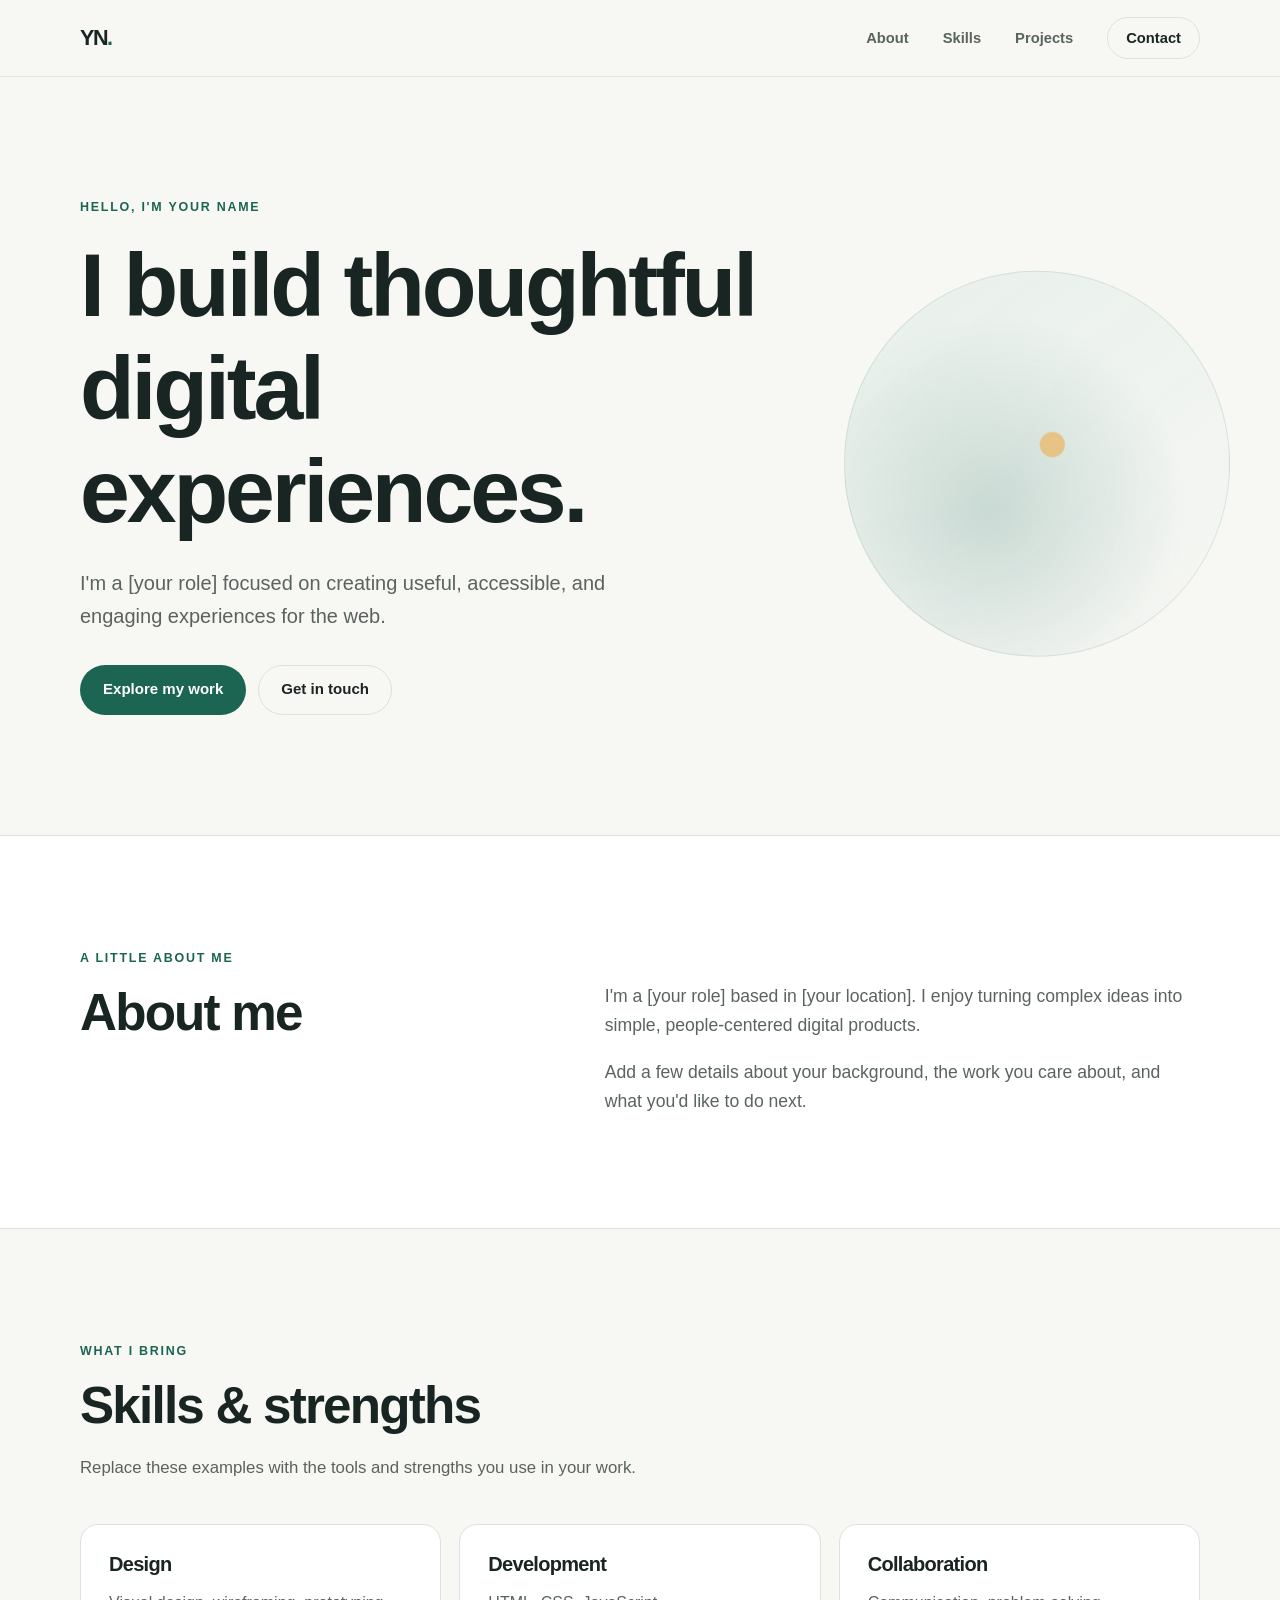
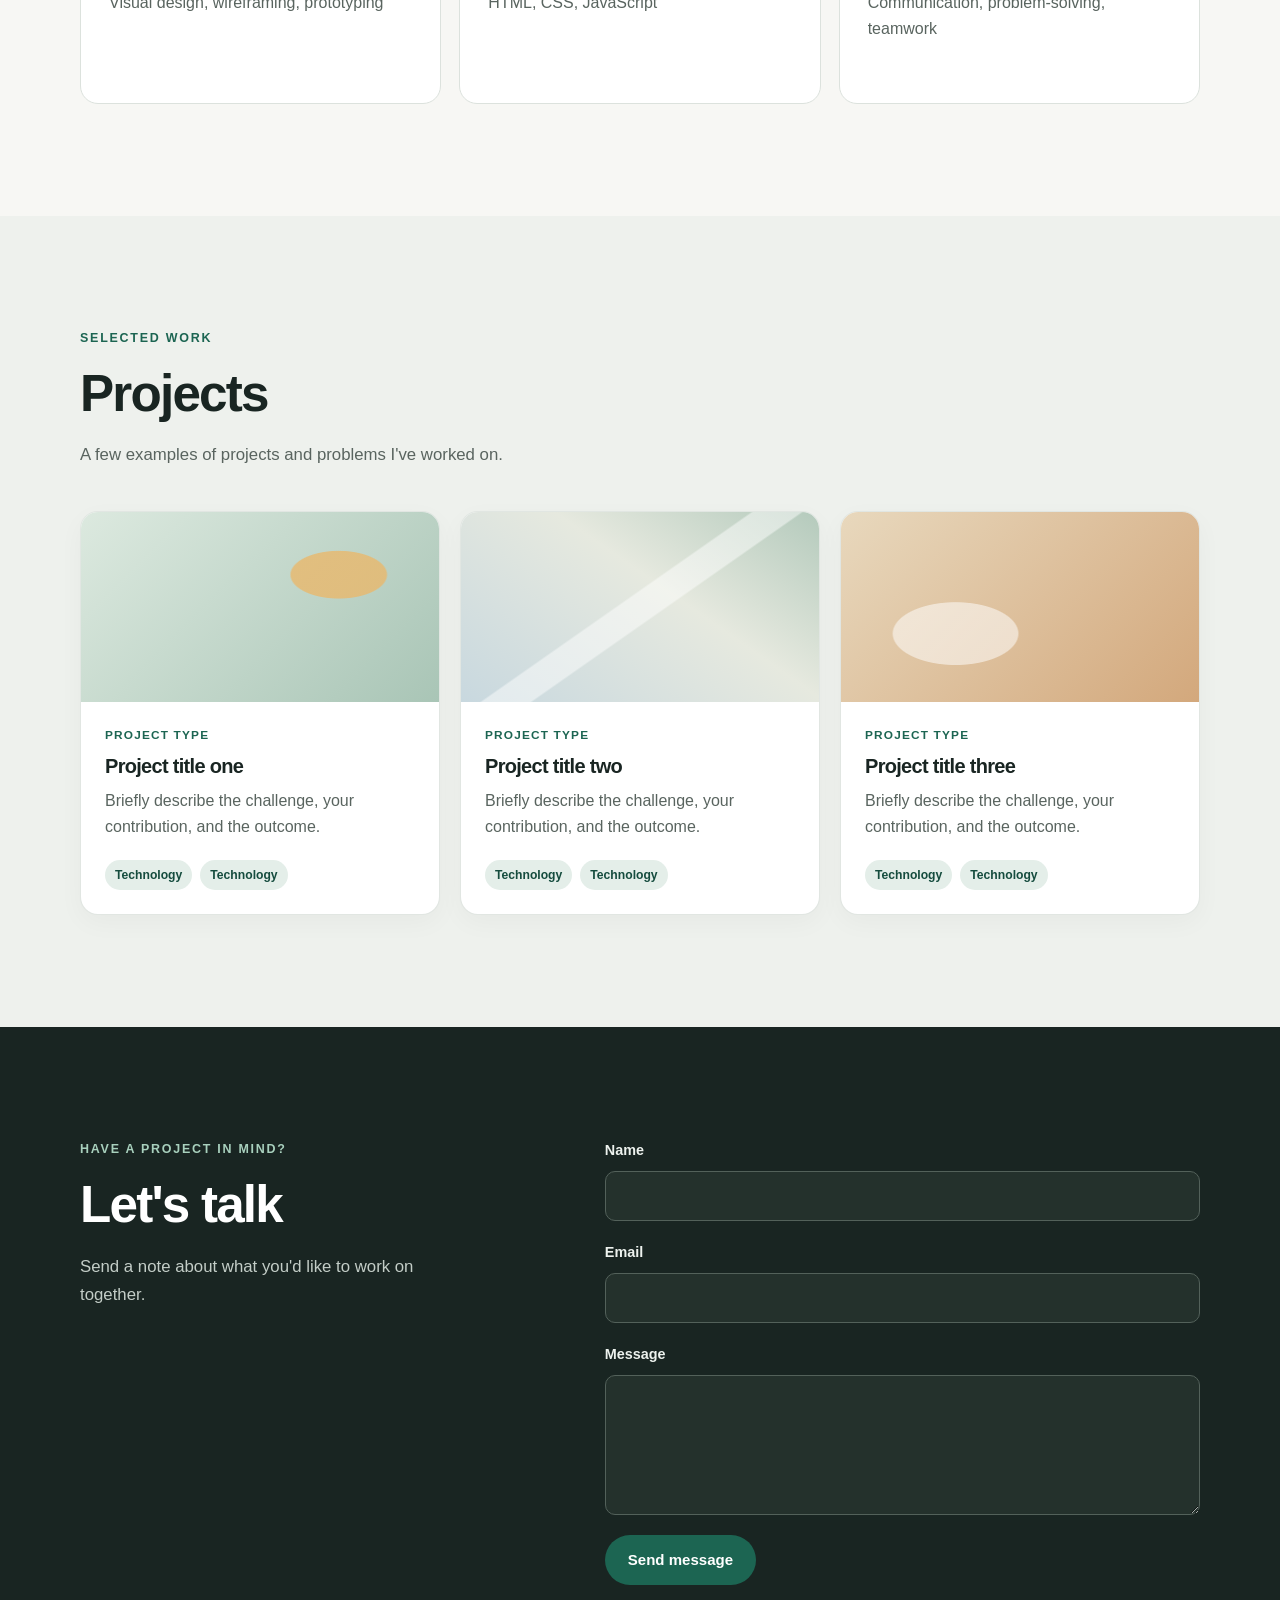
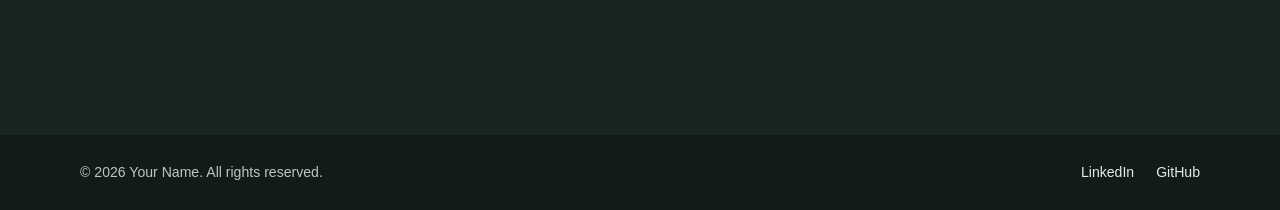
==== index.html @ c9d6147f "2nd commit" ====
<!DOCTYPE html>
<html lang="en">
<head>
    <meta charset="UTF-8">
    <meta name="viewport" content="width=device-width, initial-scale=1">
    <meta name="description" content="Personal portfolio showcasing selected projects, skills, and experience.">
    <meta name="theme-color" content="#f7f7f4">
    <title>Portfolio | Your Name</title>
    <link rel="stylesheet" href="css/styles.css">
    <script src="js/main.js" defer></script>
</head>
<body>
    <a class="skip-link" href="#main-content">Skip to content</a>

    <header class="site-header">
        <div class="container header-content">
            <a class="site-logo" href="#home" aria-label="Your Name, home">YN<span>.</span></a>

            <button
                class="menu-toggle"
                type="button"
                aria-expanded="false"
                aria-controls="primary-navigation"
                aria-label="Open navigation menu"
            >
                <span></span>
                <span></span>
                <span></span>
            </button>

            <nav class="primary-navigation" id="primary-navigation" aria-label="Main navigation">
                <ul>
                    <li><a href="#about">About</a></li>
                    <li><a href="#skills">Skills</a></li>
                    <li><a href="#projects">Projects</a></li>
                    <li><a class="nav-contact" href="#contact">Contact</a></li>
                </ul>
            </nav>
        </div>
    </header>

    <main id="main-content">
        <section class="hero section" id="home" aria-labelledby="hero-title">
            <div class="container hero-content">
                <p class="eyebrow">Hello, I'm Your Name</p>
                <h1 id="hero-title">I build thoughtful digital experiences.</h1>
                <p class="hero-description">
                    I'm a [your role] focused on creating useful, accessible, and engaging experiences for the web.
                </p>
                <div class="hero-actions">
                    <a class="button button-primary" href="#projects">Explore my work</a>
                    <a class="button button-secondary" href="#contact">Get in touch</a>
                </div>
            </div>
        </section>

        <section class="about section" id="about" aria-labelledby="about-title">
            <div class="container about-layout">
                <div class="section-heading">
                    <p class="eyebrow">A little about me</p>
                    <h2 id="about-title">About me</h2>
                </div>
                <div class="about-copy">
                    <p>
                        I'm a [your role] based in [your location]. I enjoy turning complex ideas into simple,
                        people-centered digital products.
                    </p>
                    <p>
                        Add a few details about your background, the work you care about, and what you'd like to do next.
                    </p>
                </div>
            </div>
        </section>

        <section class="skills section" id="skills" aria-labelledby="skills-title">
            <div class="container">
                <div class="section-heading">
                    <p class="eyebrow">What I bring</p>
                    <h2 id="skills-title">Skills &amp; strengths</h2>
                    <p>Replace these examples with the tools and strengths you use in your work.</p>
                </div>
                <ul class="skill-list">
                    <li class="skill-card">
                        <h3>Design</h3>
                        <p>Visual design, wireframing, prototyping</p>
                    </li>
                    <li class="skill-card">
                        <h3>Development</h3>
                        <p>HTML, CSS, JavaScript</p>
                    </li>
                    <li class="skill-card">
                        <h3>Collaboration</h3>
                        <p>Communication, problem-solving, teamwork</p>
                    </li>
                </ul>
            </div>
        </section>

        <section class="projects section" id="projects" aria-labelledby="projects-title">
            <div class="container">
                <div class="section-heading">
                    <p class="eyebrow">Selected work</p>
                    <h2 id="projects-title">Projects</h2>
                    <p>A few examples of projects and problems I've worked on.</p>
                </div>
                <div class="project-list">
                    <article class="project-card">
                        <div class="project-image project-image-one" aria-hidden="true"></div>
                        <div class="project-content">
                            <p class="project-type">Project type</p>
                            <h3>Project title one</h3>
                            <p>Briefly describe the challenge, your contribution, and the outcome.</p>
                            <ul class="project-tags" aria-label="Technologies used">
                                <li>Technology</li>
                                <li>Technology</li>
                            </ul>
                        </div>
                    </article>

                    <article class="project-card">
                        <div class="project-image project-image-two" aria-hidden="true"></div>
                        <div class="project-content">
                            <p class="project-type">Project type</p>
                            <h3>Project title two</h3>
                            <p>Briefly describe the challenge, your contribution, and the outcome.</p>
                            <ul class="project-tags" aria-label="Technologies used">
                                <li>Technology</li>
                                <li>Technology</li>
                            </ul>
                        </div>
                    </article>

                    <article class="project-card">
                        <div class="project-image project-image-three" aria-hidden="true"></div>
                        <div class="project-content">
                            <p class="project-type">Project type</p>
                            <h3>Project title three</h3>
                            <p>Briefly describe the challenge, your contribution, and the outcome.</p>
                            <ul class="project-tags" aria-label="Technologies used">
                                <li>Technology</li>
                                <li>Technology</li>
                            </ul>
                        </div>
                    </article>
                </div>
            </div>
        </section>

        <section class="contact section" id="contact" aria-labelledby="contact-title">
            <div class="container contact-layout">
                <div class="section-heading">
                    <p class="eyebrow">Have a project in mind?</p>
                    <h2 id="contact-title">Let's talk</h2>
                    <p>Send a note about what you'd like to work on together.</p>
                </div>

                <form class="contact-form" id="contact-form">
                    <div class="form-field">
                        <label for="contact-name">Name</label>
                        <input
                            id="contact-name"
                            name="name"
                            type="text"
                            autocomplete="name"
                            required
                        >
                    </div>

                    <div class="form-field">
                        <label for="contact-email">Email</label>
                        <input
                            id="contact-email"
                            name="email"
                            type="email"
                            autocomplete="email"
                            required
                        >
                    </div>

                    <div class="form-field">
                        <label for="contact-message">Message</label>
                        <textarea
                            id="contact-message"
                            name="message"
                            rows="5"
                            required
                        ></textarea>
                    </div>

                    <button class="button button-primary" type="submit">Send message</button>
                    <p class="form-feedback" id="form-feedback" role="status" aria-live="polite"></p>
                </form>
            </div>
        </section>
    </main>

    <footer class="site-footer">
        <div class="container footer-content">
            <p>&copy; <span id="current-year">2026</span> Your Name. All rights reserved.</p>
            <nav aria-label="Social links">
                <ul class="social-links">
                    <li><a href="https://www.linkedin.com/" target="_blank" rel="noopener noreferrer">LinkedIn</a></li>
                    <li><a href="https://github.com/" target="_blank" rel="noopener noreferrer">GitHub</a></li>
                </ul>
            </nav>
        </div>
    </footer>
</body>
</html>
---- css/styles.css ----
:root {
    color-scheme: light;
    --color-background: #f7f7f4;
    --color-surface: #ffffff;
    --color-ink: #192522;
    --color-muted: #59645f;
    --color-accent: #1c6552;
    --color-accent-dark: #154c3e;
    --color-accent-soft: #e4eee9;
    --color-border: #dce2dd;
    --color-highlight: #e9b86c;
    --font-body: "Segoe UI", "Helvetica Neue", Arial, sans-serif;
    --container-width: 1120px;
    --radius-card: 18px;
    --shadow-card: 0 18px 50px rgba(25, 37, 34, 0.07);
}

* {
    box-sizing: border-box;
}

html {
    scroll-behavior: smooth;
    scroll-padding-top: 88px;
}

body {
    min-width: 320px;
    margin: 0;
    background: var(--color-background);
    color: var(--color-ink);
    font-family: var(--font-body);
    font-size: 16px;
    line-height: 1.65;
    -webkit-font-smoothing: antialiased;
}

body,
button,
input,
textarea {
    font-family: var(--font-body);
}

button,
a {
    -webkit-tap-highlight-color: transparent;
}

a {
    color: inherit;
}

img {
    display: block;
    max-width: 100%;
}

ul {
    margin: 0;
    padding: 0;
    list-style: none;
}

h1,
h2,
h3,
p {
    margin-top: 0;
}

h1,
h2,
h3 {
    color: var(--color-ink);
    line-height: 1.15;
    letter-spacing: -0.035em;
}

h1 {
    max-width: 760px;
    margin-bottom: 24px;
    font-size: clamp(3rem, 7vw, 5.75rem);
    font-weight: 650;
}

h2 {
    margin-bottom: 18px;
    font-size: clamp(2.2rem, 4vw, 3.25rem);
    font-weight: 620;
}

h3 {
    margin-bottom: 10px;
    font-size: 1.25rem;
    font-weight: 620;
}

p {
    color: var(--color-muted);
}

:focus-visible {
    outline: 3px solid var(--color-highlight);
    outline-offset: 4px;
}

.container {
    width: min(var(--container-width), calc(100% - 64px));
    margin-inline: auto;
}

.section {
    padding-block: 112px;
}

.skip-link {
    position: fixed;
    z-index: 20;
    top: 12px;
    left: 12px;
    padding: 10px 16px;
    transform: translateY(-160%);
    border-radius: 8px;
    background: var(--color-ink);
    color: #fff;
    text-decoration: none;
}

.skip-link:focus {
    transform: translateY(0);
}

.site-header {
    position: sticky;
    z-index: 10;
    top: 0;
    border-bottom: 1px solid rgba(220, 226, 221, 0.8);
    background: rgba(247, 247, 244, 0.94);
    backdrop-filter: blur(14px);
}

.header-content {
    display: flex;
    min-height: 76px;
    align-items: center;
    justify-content: space-between;
}

.site-logo {
    color: var(--color-ink);
    font-size: 1.35rem;
    font-weight: 750;
    letter-spacing: -0.07em;
    text-decoration: none;
}

.site-logo span {
    color: var(--color-accent);
}

.primary-navigation ul,
.primary-navigation {
    display: flex;
    align-items: center;
}

.primary-navigation ul {
    gap: 34px;
}

.primary-navigation a {
    color: var(--color-muted);
    font-size: 0.92rem;
    font-weight: 560;
    text-decoration: none;
    transition: color 180ms ease;
}

.primary-navigation a:hover {
    color: var(--color-accent);
}

.primary-navigation .nav-contact {
    display: inline-flex;
    min-height: 42px;
    align-items: center;
    padding: 0 18px;
    border: 1px solid var(--color-border);
    border-radius: 999px;
    color: var(--color-ink);
}

.primary-navigation .nav-contact:hover {
    border-color: var(--color-accent);
    color: var(--color-accent);
}

.menu-toggle {
    display: none;
}

.hero {
    position: relative;
    display: flex;
    min-height: min(700px, calc(100svh - 76px));
    align-items: center;
    overflow: hidden;
    padding-block: 120px;
}

.hero::after {
    position: absolute;
    z-index: -1;
    top: 50%;
    right: max(calc((100vw - var(--container-width)) / 2 - 30px), 0px);
    width: clamp(220px, 30vw, 390px);
    aspect-ratio: 1;
    transform: translateY(-48%);
    border: 1px solid rgba(28, 101, 82, 0.12);
    border-radius: 50%;
    background:
        radial-gradient(circle at 54% 45%, rgba(233, 184, 108, 0.78) 0 4%, transparent 4.5%),
        radial-gradient(ellipse at 38% 62%, rgba(28, 101, 82, 0.18), transparent 58%),
        linear-gradient(145deg, rgba(228, 238, 233, 0.82), rgba(247, 247, 244, 0.1));
    content: "";
}

.hero-content {
    position: relative;
    z-index: 1;
}

.eyebrow {
    margin-bottom: 16px;
    color: var(--color-accent);
    font-size: 0.78rem;
    font-weight: 720;
    letter-spacing: 0.14em;
    text-transform: uppercase;
}

.hero-description {
    max-width: 610px;
    margin-bottom: 32px;
    font-size: clamp(1.05rem, 2vw, 1.25rem);
}

.hero-actions {
    display: flex;
    flex-wrap: wrap;
    gap: 12px;
}

.button {
    display: inline-flex;
    min-height: 50px;
    align-items: center;
    justify-content: center;
    padding: 0 22px;
    border: 1px solid transparent;
    border-radius: 999px;
    cursor: pointer;
    font-size: 0.94rem;
    font-weight: 650;
    text-align: center;
    text-decoration: none;
    transition:
        background-color 180ms ease,
        border-color 180ms ease,
        color 180ms ease,
        transform 180ms ease;
}

.button:hover {
    transform: translateY(-2px);
}

.button-primary {
    background: var(--color-accent);
    color: #fff;
}

.button-primary:hover {
    background: var(--color-accent-dark);
}

.button-secondary {
    border-color: var(--color-border);
    background: transparent;
    color: var(--color-ink);
}

.button-secondary:hover {
    border-color: var(--color-accent);
    color: var(--color-accent);
}

.about {
    border-block: 1px solid var(--color-border);
    background: #fff;
}

.about-layout,
.contact-layout {
    display: grid;
    grid-template-columns: minmax(200px, 0.8fr) minmax(0, 1.2fr);
    gap: clamp(48px, 10vw, 140px);
}

.about .section-heading h2 {
    margin-bottom: 0;
}

.about-copy {
    max-width: 650px;
    padding-top: 34px;
}

.about-copy p {
    margin-bottom: 18px;
    font-size: 1.1rem;
}

.about-copy p:last-child {
    margin-bottom: 0;
}

.section-heading {
    max-width: 680px;
    margin-bottom: 42px;
}

.section-heading > p:last-child {
    max-width: 580px;
    margin-bottom: 0;
    font-size: 1.05rem;
}

.skill-list {
    display: grid;
    grid-template-columns: repeat(3, minmax(0, 1fr));
    gap: 18px;
}

.skill-card {
    min-height: 180px;
    padding: 28px;
    border: 1px solid var(--color-border);
    border-radius: var(--radius-card);
    background: var(--color-surface);
    transition:
        border-color 180ms ease,
        box-shadow 180ms ease,
        transform 180ms ease;
}

.skill-card:hover {
    transform: translateY(-4px);
    border-color: rgba(28, 101, 82, 0.35);
    box-shadow: var(--shadow-card);
}

.skill-card h3 {
    margin-bottom: 14px;
}

.skill-card p {
    margin-bottom: 0;
}

.projects {
    background: #eef1ed;
}

.project-list {
    display: grid;
    grid-template-columns: repeat(3, minmax(0, 1fr));
    gap: 20px;
}

.project-card {
    overflow: hidden;
    border: 1px solid rgba(220, 226, 221, 0.85);
    border-radius: var(--radius-card);
    background: var(--color-surface);
    box-shadow: 0 8px 26px rgba(25, 37, 34, 0.035);
    transition:
        box-shadow 200ms ease,
        transform 200ms ease;
}

.project-card:hover {
    transform: translateY(-5px);
    box-shadow: var(--shadow-card);
}

.project-image {
    min-height: 190px;
    background-color: var(--color-accent-soft);
}

.project-image-one {
    background:
        radial-gradient(ellipse at 72% 33%, rgba(233, 184, 108, 0.8) 0 13%, transparent 13.5%),
        linear-gradient(135deg, #dce9df, #a9c5b6);
}

.project-image-two {
    background:
        linear-gradient(145deg, transparent 46%, rgba(255, 255, 255, 0.48) 46.5% 54%, transparent 54.5%),
        linear-gradient(35deg, #c8d8df, #e6e9df 58%, #b4cabc);
}

.project-image-three {
    background:
        radial-gradient(ellipse at 32% 64%, rgba(255, 255, 255, 0.52) 0 18%, transparent 18.5%),
        linear-gradient(135deg, #e8d8bd, #d3a87c);
}

.project-content {
    padding: 24px;
}

.project-type {
    margin-bottom: 9px;
    color: var(--color-accent);
    font-size: 0.74rem;
    font-weight: 720;
    letter-spacing: 0.1em;
    text-transform: uppercase;
}

.project-content > p:not(.project-type) {
    min-height: 52px;
    margin-bottom: 20px;
}

.project-tags {
    display: flex;
    flex-wrap: wrap;
    gap: 8px;
}

.project-tags li {
    padding: 5px 10px;
    border-radius: 999px;
    background: var(--color-accent-soft);
    color: var(--color-accent-dark);
    font-size: 0.76rem;
    font-weight: 600;
}

.contact {
    background: var(--color-ink);
}

.contact .section-heading h2 {
    color: #fff;
}

.contact .section-heading > p:last-child {
    color: #c3cdc7;
}

.contact .eyebrow {
    color: #a8d0bd;
}

.contact-layout {
    align-items: start;
}

.contact-form {
    display: grid;
    gap: 20px;
}

.form-field {
    display: grid;
    gap: 8px;
}

.form-field label {
    color: #edf2ee;
    font-size: 0.9rem;
    font-weight: 600;
}

.form-field input,
.form-field textarea {
    width: 100%;
    min-height: 50px;
    padding: 12px 14px;
    border: 1px solid #53615a;
    border-radius: 10px;
    background: #24312c;
    color: #fff;
    font-size: 1rem;
    transition:
        border-color 180ms ease,
        box-shadow 180ms ease;
}

.form-field textarea {
    min-height: 140px;
    resize: vertical;
}

.form-field input::placeholder,
.form-field textarea::placeholder {
    color: #bac5be;
}

.form-field input:focus,
.form-field textarea:focus {
    border-color: #a8d0bd;
    outline: none;
    box-shadow: 0 0 0 3px rgba(168, 208, 189, 0.2);
}

.contact-form .button {
    justify-self: start;
}

.form-feedback {
    min-height: 1.65em;
    margin: -8px 0 0;
    color: #c6e7d4;
}

.site-footer {
    padding-block: 24px;
    background: #121b17;
}

.footer-content,
.social-links {
    display: flex;
    align-items: center;
    justify-content: space-between;
}

.footer-content p {
    margin: 0;
    color: #bdc7c0;
    font-size: 0.88rem;
}

.social-links {
    gap: 22px;
}

.social-links a {
    color: #e5ebe6;
    font-size: 0.88rem;
    text-decoration: none;
    transition: color 180ms ease;
}

.social-links a:hover {
    color: #a8d0bd;
}

@media (max-width: 800px) {
    .section {
        padding-block: 88px;
    }

    .hero {
        min-height: 600px;
    }

    .hero::after {
        top: 12%;
        right: -100px;
        width: 300px;
        transform: none;
        opacity: 0.7;
    }

    .about-layout,
    .contact-layout {
        grid-template-columns: 1fr;
        gap: 28px;
    }

    .about-copy {
        padding-top: 0;
    }

    .project-list {
        grid-template-columns: repeat(2, minmax(0, 1fr));
    }
}

@media (max-width: 640px) {
    html {
        scroll-padding-top: 72px;
    }

    .container {
        width: min(100% - 40px, var(--container-width));
    }

    .section {
        padding-block: 72px;
    }

    .header-content {
        min-height: 68px;
    }

    .menu-toggle {
        display: grid;
        width: 44px;
        height: 44px;
        align-content: center;
        justify-items: center;
        gap: 5px;
        border: 1px solid var(--color-border);
        border-radius: 50%;
        background: var(--color-surface);
        cursor: pointer;
    }

    .menu-toggle span {
        width: 18px;
        height: 2px;
        border-radius: 2px;
        background: var(--color-ink);
        transition:
            opacity 180ms ease,
            transform 180ms ease;
    }

    .menu-toggle[aria-expanded="true"] span:first-child {
        transform: translateY(7px) rotate(45deg);
    }

    .menu-toggle[aria-expanded="true"] span:nth-child(2) {
        opacity: 0;
    }

    .menu-toggle[aria-expanded="true"] span:last-child {
        transform: translateY(-7px) rotate(-45deg);
    }

    .primary-navigation {
        position: absolute;
        top: calc(100% + 1px);
        right: 0;
        left: 0;
        display: none;
        padding: 12px 20px 20px;
        border-bottom: 1px solid var(--color-border);
        background: var(--color-background);
    }

    .primary-navigation.is-open {
        display: block;
    }

    .primary-navigation ul {
        width: min(100%, var(--container-width));
        align-items: stretch;
        flex-direction: column;
        gap: 4px;
        margin-inline: auto;
    }

    .primary-navigation a:not(.nav-contact) {
        display: block;
        padding: 11px 4px;
    }

    .primary-navigation .nav-contact {
        justify-content: center;
        margin-top: 8px;
    }

    .hero {
        min-height: 570px;
        padding-block: 88px;
    }

    .hero::after {
        top: 4%;
        right: -155px;
        width: 270px;
    }

    .hero-description {
        max-width: 500px;
    }

    .skill-list,
    .project-list {
        grid-template-columns: 1fr;
    }

    .skill-card {
        min-height: 0;
    }

    .project-image {
        min-height: 210px;
    }

    .project-content > p:not(.project-type) {
        min-height: 0;
    }

    .footer-content {
        align-items: flex-start;
        flex-direction: column;
        gap: 16px;
    }
}

@media (prefers-reduced-motion: reduce) {
    *,
    *::before,
    *::after {
        scroll-behavior: auto !important;
        animation-duration: 0.01ms !important;
        animation-iteration-count: 1 !important;
        transition-duration: 0.01ms !important;
    }
}
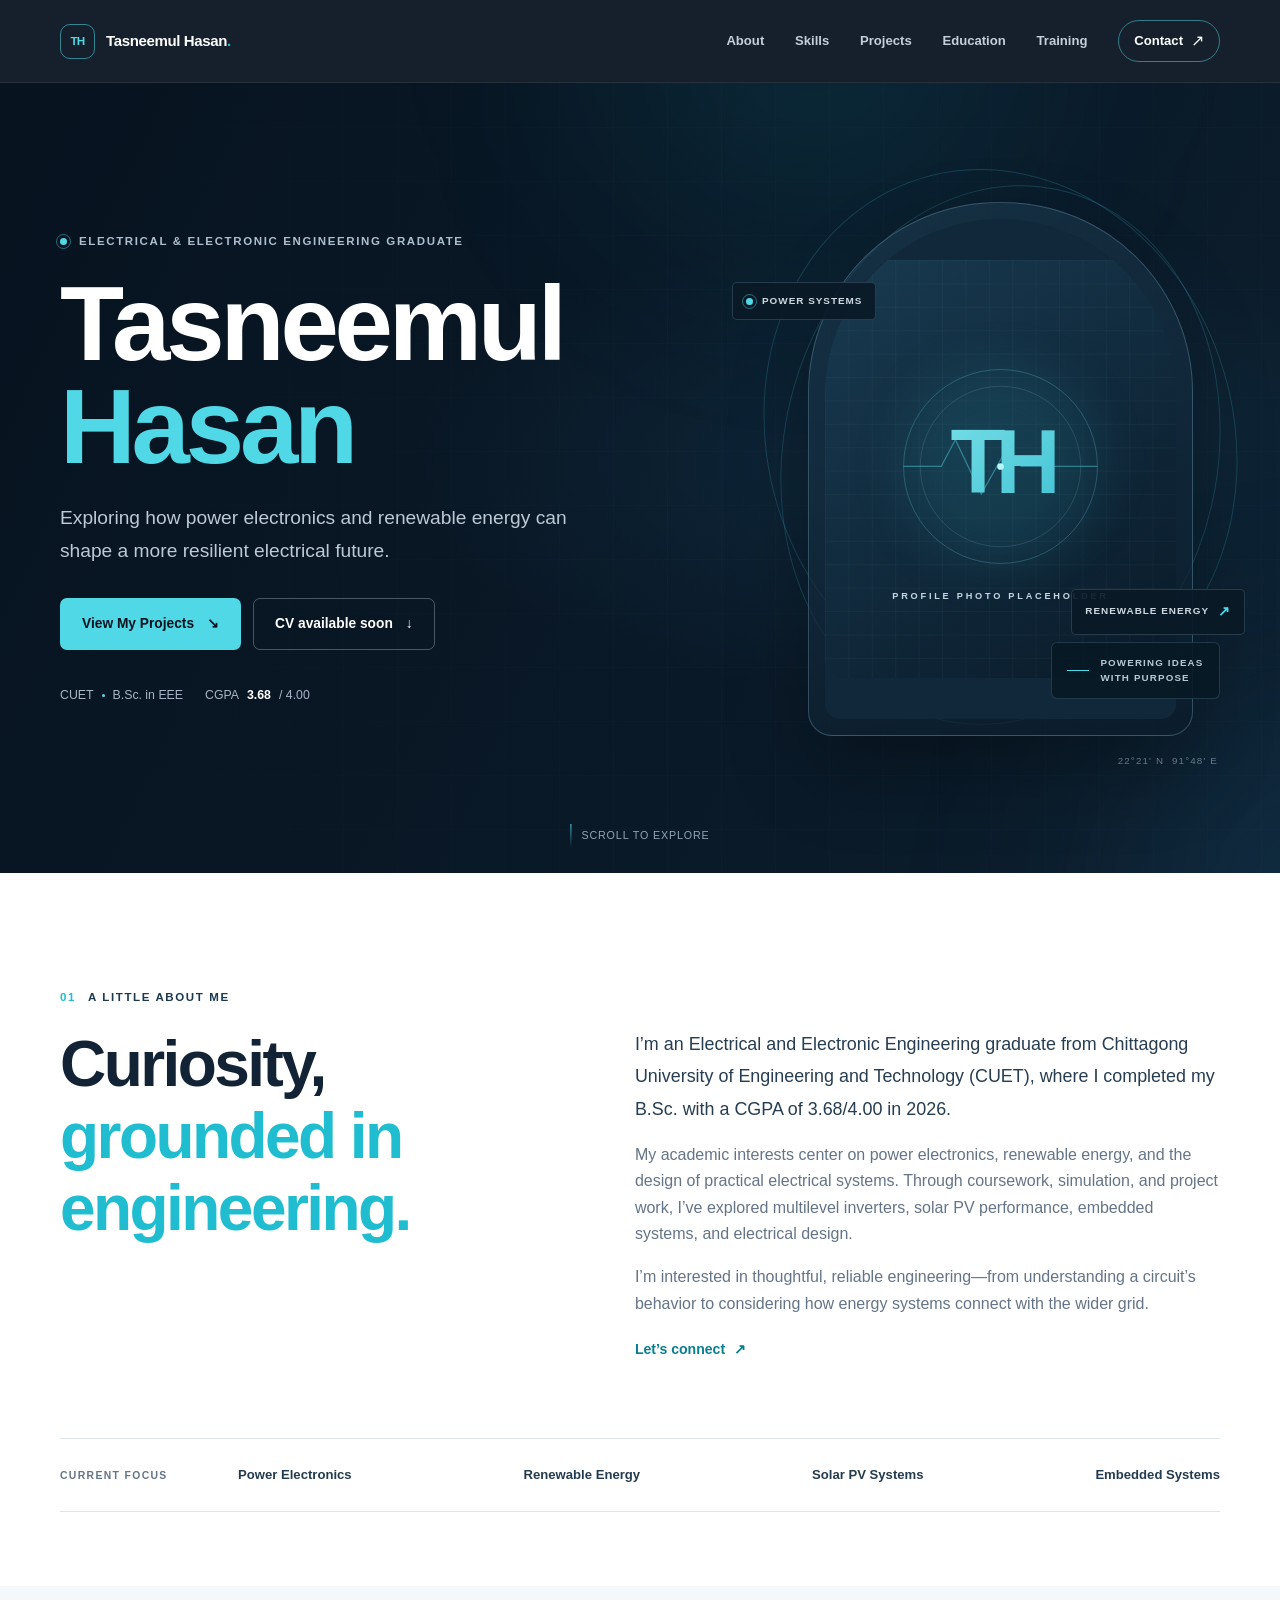
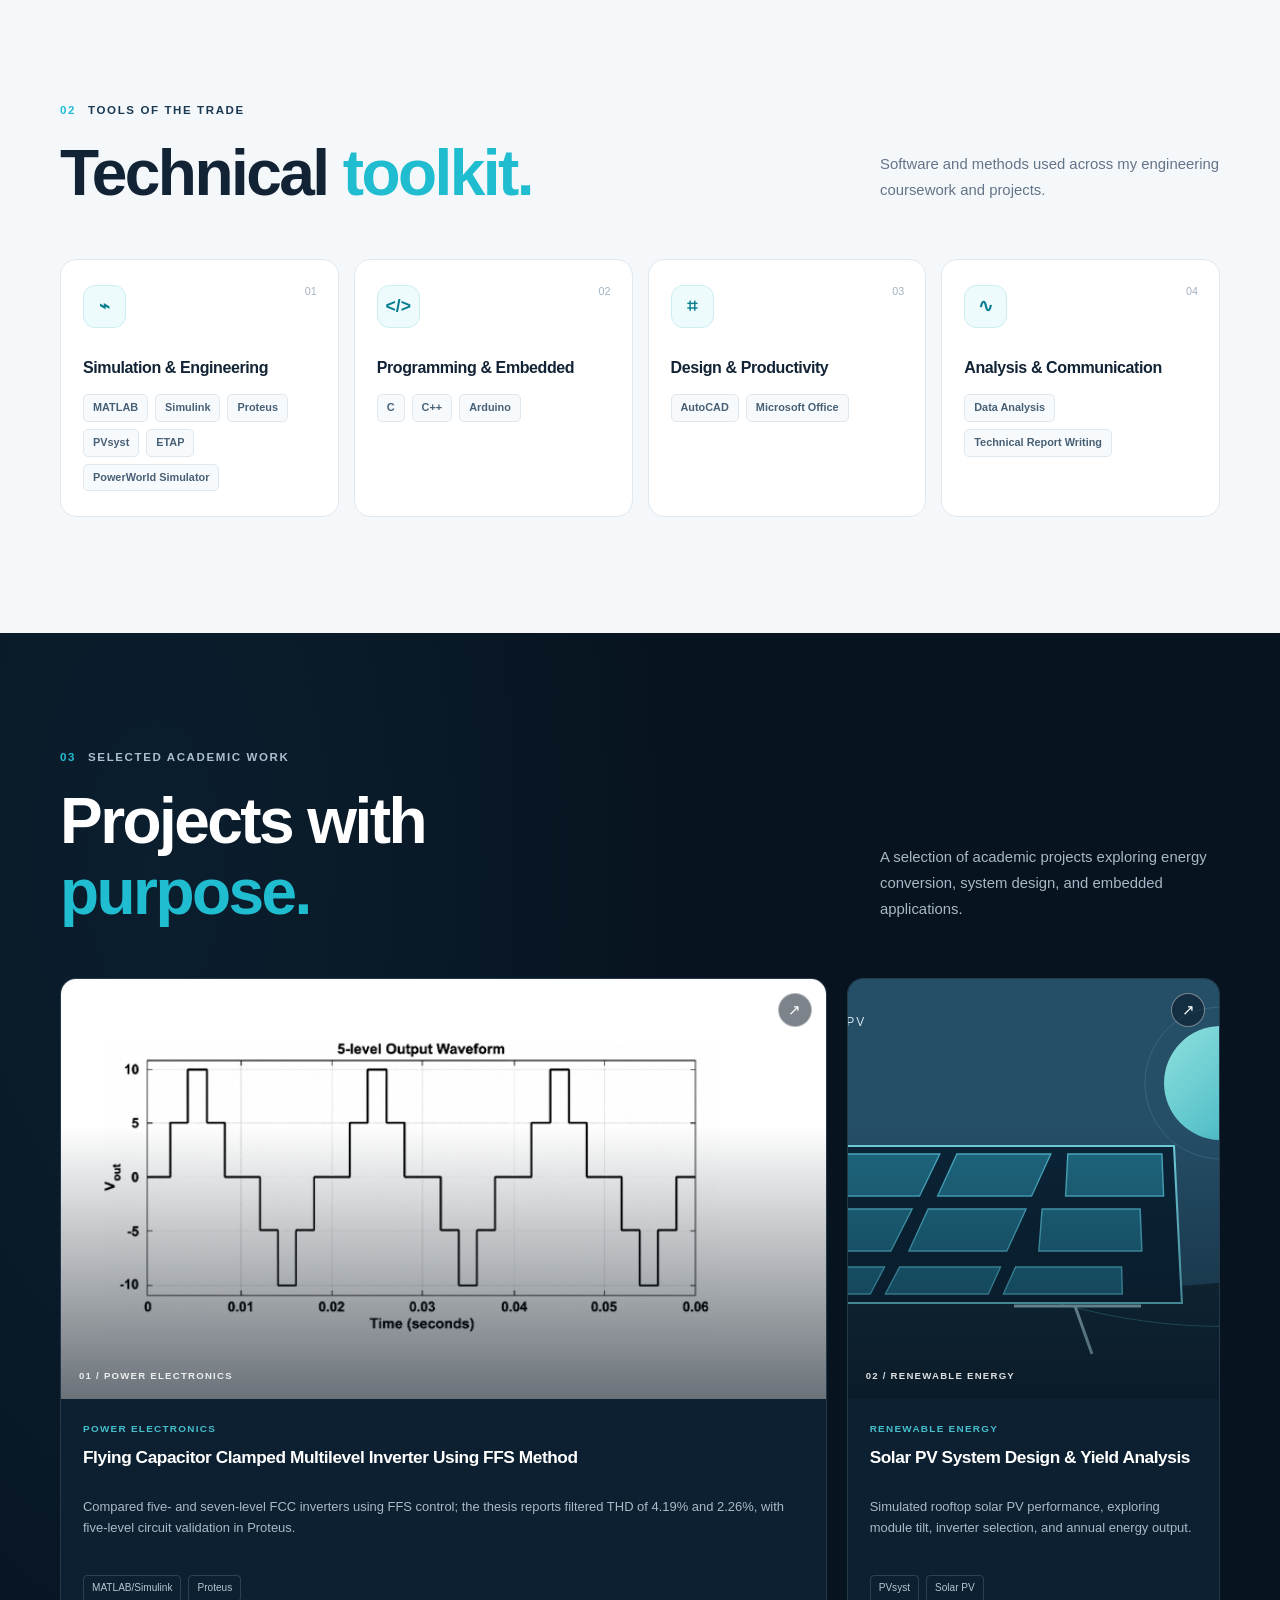
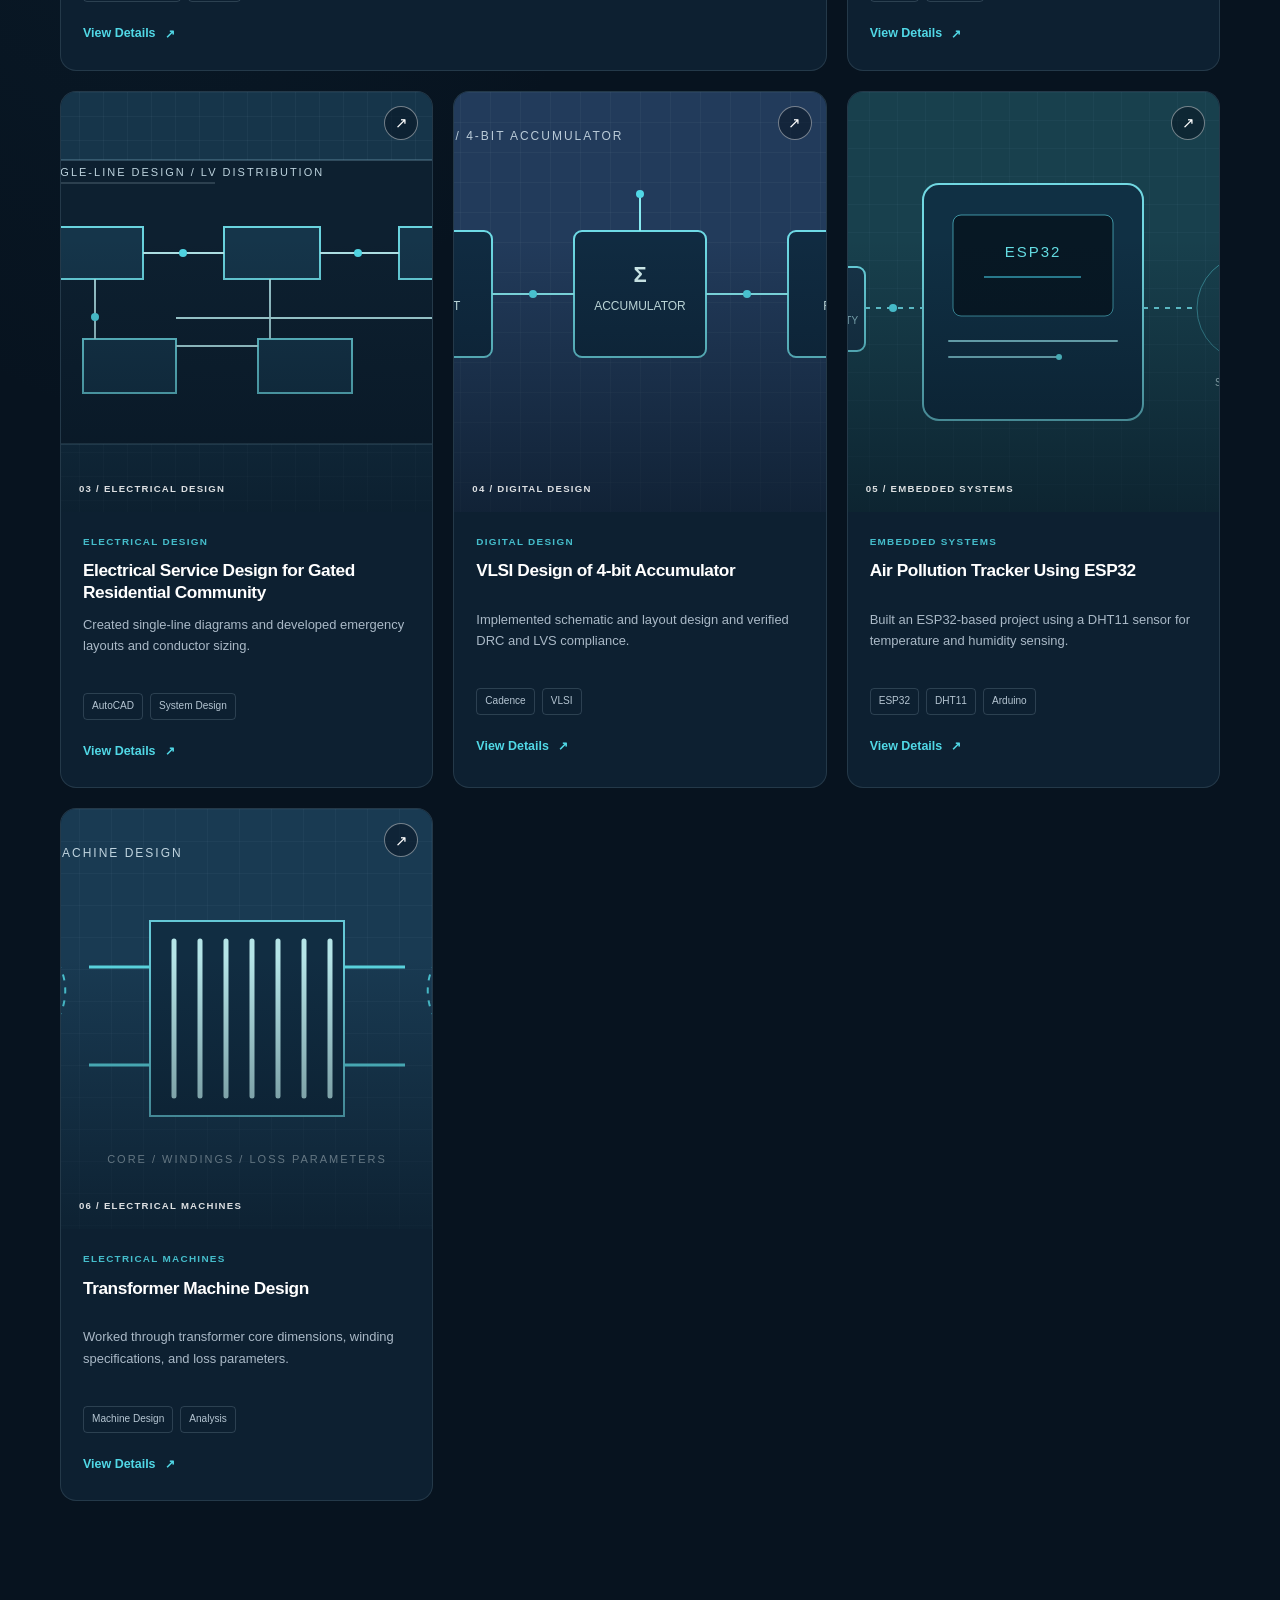
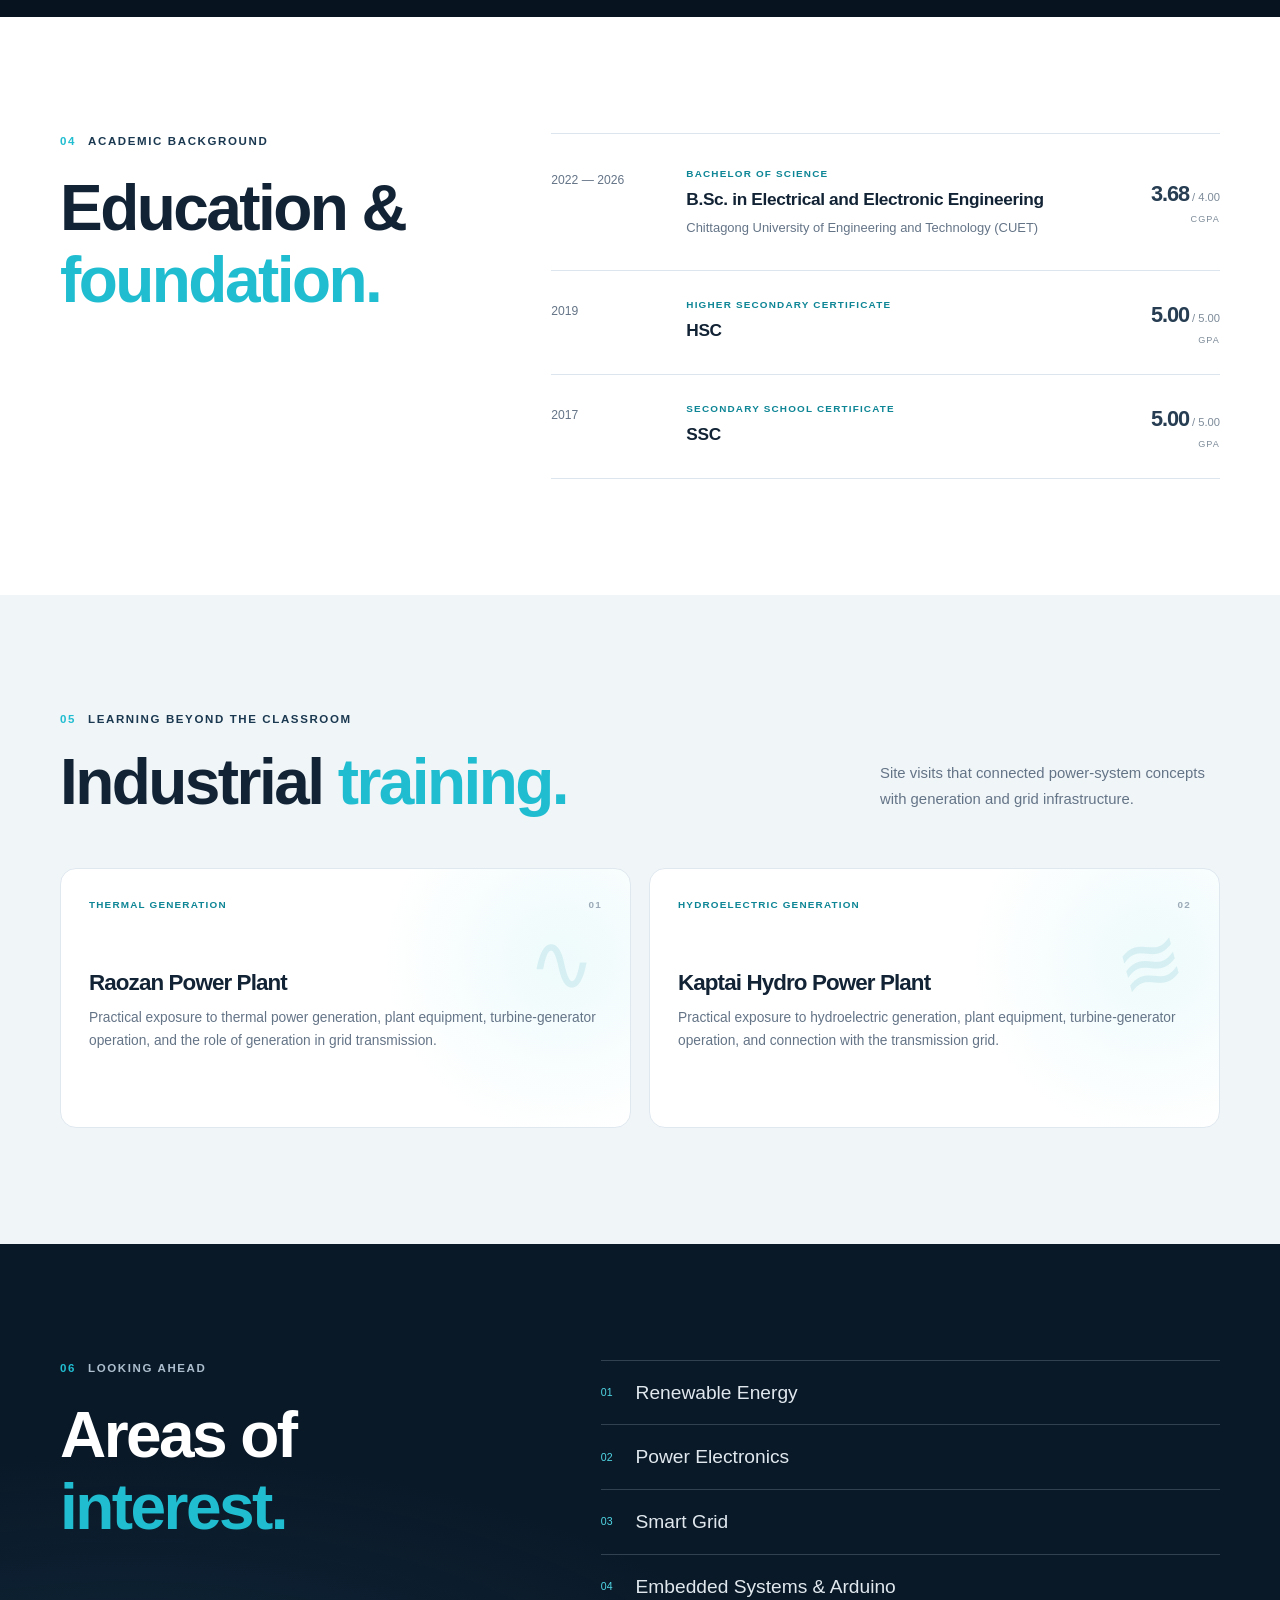
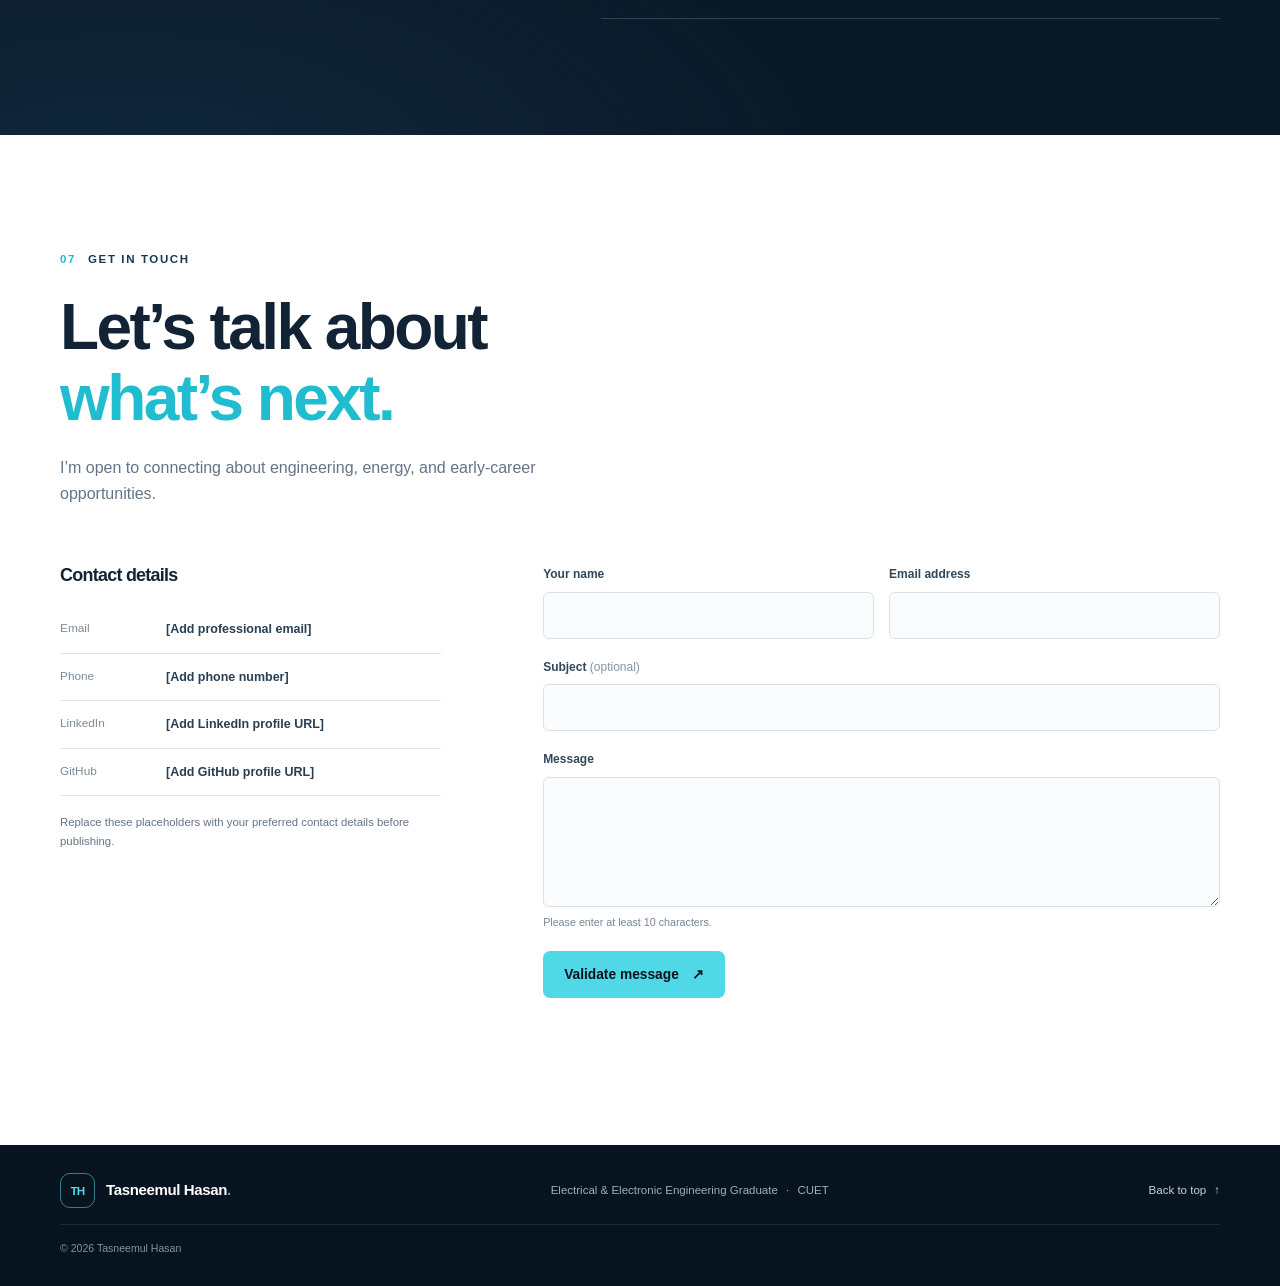
==== commit 1b772684: "my portfolio" ====
--- a/index.html
+++ b/index.html
@@ -3,18 +3,26 @@
 <head>
     <meta charset="UTF-8">
     <meta name="viewport" content="width=device-width, initial-scale=1">
-    <meta name="description" content="Personal portfolio showcasing selected projects, skills, and experience.">
-    <meta name="theme-color" content="#f7f7f4">
-    <title>Portfolio | Your Name</title>
-    <link rel="stylesheet" href="css/styles.css">
-    <script src="js/main.js" defer></script>
+    <meta name="theme-color" content="#081725">
+    <meta name="description" content="Tasneemul Hasan, Electrical and Electronic Engineering graduate from CUET. Explore projects in power electronics, renewable energy, solar PV, and embedded systems.">
+    <meta property="og:title" content="Tasneemul Hasan | Electrical &amp; Electronic Engineer">
+    <meta property="og:description" content="Engineering portfolio focused on power electronics, renewable energy, and embedded systems.">
+    <meta property="og:type" content="website">
+    <title>Tasneemul Hasan | Electrical &amp; Electronic Engineer</title>
+    <link rel="icon" href="images/favicon.svg" type="image/svg+xml">
+    <link rel="preload" href="images/profile-placeholder.svg" as="image" type="image/svg+xml">
+    <link rel="stylesheet" href="css/style.css">
+    <script src="js/script.js" defer></script>
 </head>
 <body>
     <a class="skip-link" href="#main-content">Skip to content</a>
 
-    <header class="site-header">
-        <div class="container header-content">
-            <a class="site-logo" href="#home" aria-label="Your Name, home">YN<span>.</span></a>
+    <header class="site-header" id="top">
+        <div class="container header-inner">
+            <a class="brand" href="#home" aria-label="Tasneemul Hasan, home">
+                <span class="brand-mark" aria-hidden="true">TH</span>
+                <span class="brand-name">Tasneemul Hasan<span class="brand-period">.</span></span>
+            </a>
 
             <button
                 class="menu-toggle"
@@ -23,9 +31,7 @@
                 aria-controls="primary-navigation"
                 aria-label="Open navigation menu"
             >
-                <span></span>
-                <span></span>
-                <span></span>
+                <span></span><span></span>
             </button>
 
             <nav class="primary-navigation" id="primary-navigation" aria-label="Main navigation">
@@ -33,177 +39,461 @@
                     <li><a href="#about">About</a></li>
                     <li><a href="#skills">Skills</a></li>
                     <li><a href="#projects">Projects</a></li>
-                    <li><a class="nav-contact" href="#contact">Contact</a></li>
+                    <li><a href="#education">Education</a></li>
+                    <li><a href="#training">Training</a></li>
+                    <li><a class="navigation-contact" href="#contact">Contact <span aria-hidden="true">↗</span></a></li>
                 </ul>
             </nav>
         </div>
     </header>
 
     <main id="main-content">
-        <section class="hero section" id="home" aria-labelledby="hero-title">
-            <div class="container hero-content">
-                <p class="eyebrow">Hello, I'm Your Name</p>
-                <h1 id="hero-title">I build thoughtful digital experiences.</h1>
-                <p class="hero-description">
-                    I'm a [your role] focused on creating useful, accessible, and engaging experiences for the web.
-                </p>
-                <div class="hero-actions">
-                    <a class="button button-primary" href="#projects">Explore my work</a>
-                    <a class="button button-secondary" href="#contact">Get in touch</a>
-                </div>
-            </div>
-        </section>
-
-        <section class="about section" id="about" aria-labelledby="about-title">
+        <section class="hero" id="home" aria-labelledby="hero-title">
+            <div class="hero-grid" aria-hidden="true"></div>
+            <div class="hero-glow hero-glow-one" aria-hidden="true"></div>
+            <div class="hero-glow hero-glow-two" aria-hidden="true"></div>
+            <div class="container hero-layout">
+                <div class="hero-copy" data-reveal>
+                    <p class="eyebrow eyebrow-light"><span class="status-dot"></span> Electrical &amp; Electronic Engineering Graduate</p>
+                    <h1 id="hero-title">Tasneemul<br><span class="hero-name-accent">Hasan</span></h1>
+                    <p class="hero-lede">
+                        Exploring how power electronics and renewable energy can shape a more resilient electrical future.
+                    </p>
+                    <div class="hero-actions">
+                        <a class="button button-accent" href="#projects">View My Projects <span aria-hidden="true">↘</span></a>
+                        <span class="button button-outline-light button-disabled" aria-disabled="true">CV available soon <span aria-hidden="true">↓</span></span>
+                    </div>
+                    <div class="hero-meta" aria-label="Academic summary">
+                        <span>CUET <i aria-hidden="true"></i> B.Sc. in EEE</span>
+                        <span>CGPA <strong>3.68</strong> / 4.00</span>
+                    </div>
+                </div>
+
+                <div class="hero-visual" data-reveal data-reveal-delay="150">
+                    <div class="portrait-frame">
+                        <div class="portrait-orbit portrait-orbit-outer" aria-hidden="true"></div>
+                        <div class="portrait-orbit portrait-orbit-inner" aria-hidden="true"></div>
+                        <img
+                            class="profile-placeholder"
+                            src="images/profile-placeholder.svg"
+                            alt="Initials TH as a placeholder for Tasneemul Hasan's profile photo"
+                            width="420"
+                            height="500"
+                            fetchpriority="high"
+                        >
+                        <div class="portrait-caption">
+                            <span class="caption-line" aria-hidden="true"></span>
+                            <span>POWERING IDEAS<br>WITH PURPOSE</span>
+                        </div>
+                    </div>
+                    <div class="floating-label floating-label-top"><span class="label-pulse"></span> POWER SYSTEMS</div>
+                    <div class="floating-label floating-label-bottom">RENEWABLE ENERGY <span aria-hidden="true">↗</span></div>
+                    <span class="visual-coordinate" aria-hidden="true">22°21' N&nbsp; 91°48' E</span>
+                </div>
+            </div>
+            <a class="hero-scroll" href="#about"><span></span> Scroll to explore</a>
+        </section>
+
+        <section class="section about-section" id="about" aria-labelledby="about-title">
             <div class="container about-layout">
-                <div class="section-heading">
-                    <p class="eyebrow">A little about me</p>
-                    <h2 id="about-title">About me</h2>
-                </div>
-                <div class="about-copy">
-                    <p>
-                        I'm a [your role] based in [your location]. I enjoy turning complex ideas into simple,
-                        people-centered digital products.
+                <div class="section-intro" data-reveal>
+                    <p class="eyebrow"><span class="eyebrow-index">01</span> A little about me</p>
+                    <h2 id="about-title">Curiosity,<br><span class="text-accent">grounded in engineering.</span></h2>
+                </div>
+                <div class="about-copy" data-reveal data-reveal-delay="100">
+                    <p class="about-lede">
+                        I’m an Electrical and Electronic Engineering graduate from Chittagong University of Engineering and Technology (CUET), where I completed my B.Sc. with a CGPA of 3.68/4.00 in 2026.
                     </p>
                     <p>
-                        Add a few details about your background, the work you care about, and what you'd like to do next.
+                        My academic interests center on power electronics, renewable energy, and the design of practical electrical systems. Through coursework, simulation, and project work, I’ve explored multilevel inverters, solar PV performance, embedded systems, and electrical design.
                     </p>
-                </div>
-            </div>
-        </section>
-
-        <section class="skills section" id="skills" aria-labelledby="skills-title">
+                    <p>
+                        I’m interested in thoughtful, reliable engineering—from understanding a circuit’s behavior to considering how energy systems connect with the wider grid.
+                    </p>
+                    <a class="text-link" href="#contact">Let’s connect <span aria-hidden="true">↗</span></a>
+                </div>
+            </div>
+            <div class="container focus-strip" data-reveal>
+                <span class="focus-label">CURRENT FOCUS</span>
+                <ul class="focus-list">
+                    <li>Power Electronics</li>
+                    <li>Renewable Energy</li>
+                    <li>Solar PV Systems</li>
+                    <li>Embedded Systems</li>
+                </ul>
+            </div>
+        </section>
+
+        <section class="section skills-section" id="skills" aria-labelledby="skills-title">
             <div class="container">
-                <div class="section-heading">
-                    <p class="eyebrow">What I bring</p>
-                    <h2 id="skills-title">Skills &amp; strengths</h2>
-                    <p>Replace these examples with the tools and strengths you use in your work.</p>
-                </div>
-                <ul class="skill-list">
-                    <li class="skill-card">
-                        <h3>Design</h3>
-                        <p>Visual design, wireframing, prototyping</p>
-                    </li>
-                    <li class="skill-card">
-                        <h3>Development</h3>
-                        <p>HTML, CSS, JavaScript</p>
-                    </li>
-                    <li class="skill-card">
-                        <h3>Collaboration</h3>
-                        <p>Communication, problem-solving, teamwork</p>
-                    </li>
+                <div class="section-heading" data-reveal>
+                    <div>
+                        <p class="eyebrow"><span class="eyebrow-index">02</span> Tools of the trade</p>
+                        <h2 id="skills-title">Technical <span class="text-accent">toolkit.</span></h2>
+                    </div>
+                    <p class="section-summary">Software and methods used across my engineering coursework and projects.</p>
+                </div>
+                <div class="skills-grid">
+                    <article class="skill-group" data-reveal>
+                        <span class="skill-number">01</span>
+                        <div class="skill-icon" aria-hidden="true">⌁</div>
+                        <h3>Simulation &amp; Engineering</h3>
+                        <ul class="tag-list">
+                            <li>MATLAB</li><li>Simulink</li><li>Proteus</li>
+                            <li>PVsyst</li><li>ETAP</li><li>PowerWorld Simulator</li>
+                        </ul>
+                    </article>
+                    <article class="skill-group" data-reveal data-reveal-delay="80">
+                        <span class="skill-number">02</span>
+                        <div class="skill-icon" aria-hidden="true">&lt;/&gt;</div>
+                        <h3>Programming &amp; Embedded</h3>
+                        <ul class="tag-list">
+                            <li>C</li><li>C++</li><li>Arduino</li>
+                        </ul>
+                    </article>
+                    <article class="skill-group" data-reveal data-reveal-delay="160">
+                        <span class="skill-number">03</span>
+                        <div class="skill-icon" aria-hidden="true">⌗</div>
+                        <h3>Design &amp; Productivity</h3>
+                        <ul class="tag-list">
+                            <li>AutoCAD</li><li>Microsoft Office</li>
+                        </ul>
+                    </article>
+                    <article class="skill-group" data-reveal data-reveal-delay="240">
+                        <span class="skill-number">04</span>
+                        <div class="skill-icon" aria-hidden="true">∿</div>
+                        <h3>Analysis &amp; Communication</h3>
+                        <ul class="tag-list">
+                            <li>Data Analysis</li><li>Technical Report Writing</li>
+                        </ul>
+                    </article>
+                </div>
+            </div>
+        </section>
+
+        <section class="section projects-section" id="projects" aria-labelledby="projects-title">
+            <div class="container">
+                <div class="section-heading section-heading-light" data-reveal>
+                    <div>
+                        <p class="eyebrow eyebrow-light"><span class="eyebrow-index">03</span> Selected academic work</p>
+                        <h2 id="projects-title">Projects with<br><span class="text-accent">purpose.</span></h2>
+                    </div>
+                    <p class="section-summary">A selection of academic projects exploring energy conversion, system design, and embedded applications.</p>
+                </div>
+                <div class="projects-grid">
+                    <article class="project-card project-card-featured" data-reveal>
+                        <a class="project-art-link" href="#project-fcc" data-project-open="project-fcc" aria-label="View details for Flying Capacitor Clamped Multilevel Inverter Using FFS Method">
+                            <img src="images/projects/ffs-five-level-unfiltered.png" alt="" width="720" height="420" loading="lazy" decoding="async">
+                            <span class="project-art-index">01 / POWER ELECTRONICS</span>
+                            <span class="project-art-arrow" aria-hidden="true">↗</span>
+                        </a>
+                        <div class="project-card-content">
+                            <p class="project-category">POWER ELECTRONICS</p>
+                            <h3>Flying Capacitor Clamped Multilevel Inverter Using FFS Method</h3>
+                            <p>Compared five- and seven-level FCC inverters using FFS control; the thesis reports filtered THD of 4.19% and 2.26%, with five-level circuit validation in Proteus.</p>
+                            <ul class="project-tech" aria-label="Project technologies"><li>MATLAB/Simulink</li><li>Proteus</li></ul>
+                            <button class="details-button" type="button" data-project-open="project-fcc">View Details <span aria-hidden="true">↗</span></button>
+                        </div>
+                    </article>
+
+                    <article class="project-card" data-reveal data-reveal-delay="70">
+                        <a class="project-art-link" href="#project-solar" data-project-open="project-solar" aria-label="View details for Solar PV System Design and Yield Analysis">
+                            <img src="images/projects/solar-pv.svg" alt="" width="720" height="420" loading="lazy" decoding="async">
+                            <span class="project-art-index">02 / RENEWABLE ENERGY</span>
+                            <span class="project-art-arrow" aria-hidden="true">↗</span>
+                        </a>
+                        <div class="project-card-content">
+                            <p class="project-category">RENEWABLE ENERGY</p>
+                            <h3>Solar PV System Design &amp; Yield Analysis</h3>
+                            <p>Simulated rooftop solar PV performance, exploring module tilt, inverter selection, and annual energy output.</p>
+                            <ul class="project-tech" aria-label="Project technologies"><li>PVsyst</li><li>Solar PV</li></ul>
+                            <button class="details-button" type="button" data-project-open="project-solar">View Details <span aria-hidden="true">↗</span></button>
+                        </div>
+                    </article>
+
+                    <article class="project-card" data-reveal data-reveal-delay="140">
+                        <a class="project-art-link" href="#project-service" data-project-open="project-service" aria-label="View details for Electrical Service Design for Gated Residential Community">
+                            <img src="images/projects/service-design.svg" alt="" width="720" height="420" loading="lazy" decoding="async">
+                            <span class="project-art-index">03 / ELECTRICAL DESIGN</span>
+                            <span class="project-art-arrow" aria-hidden="true">↗</span>
+                        </a>
+                        <div class="project-card-content">
+                            <p class="project-category">ELECTRICAL DESIGN</p>
+                            <h3>Electrical Service Design for Gated Residential Community</h3>
+                            <p>Created single-line diagrams and developed emergency layouts and conductor sizing.</p>
+                            <ul class="project-tech" aria-label="Project technologies"><li>AutoCAD</li><li>System Design</li></ul>
+                            <button class="details-button" type="button" data-project-open="project-service">View Details <span aria-hidden="true">↗</span></button>
+                        </div>
+                    </article>
+
+                    <article class="project-card" data-reveal>
+                        <a class="project-art-link" href="#project-vlsi" data-project-open="project-vlsi" aria-label="View details for VLSI Design of 4-bit Accumulator">
+                            <img src="images/projects/accumulator.svg" alt="" width="720" height="420" loading="lazy" decoding="async">
+                            <span class="project-art-index">04 / DIGITAL DESIGN</span>
+                            <span class="project-art-arrow" aria-hidden="true">↗</span>
+                        </a>
+                        <div class="project-card-content">
+                            <p class="project-category">DIGITAL DESIGN</p>
+                            <h3>VLSI Design of 4-bit Accumulator</h3>
+                            <p>Implemented schematic and layout design and verified DRC and LVS compliance.</p>
+                            <ul class="project-tech" aria-label="Project technologies"><li>Cadence</li><li>VLSI</li></ul>
+                            <button class="details-button" type="button" data-project-open="project-vlsi">View Details <span aria-hidden="true">↗</span></button>
+                        </div>
+                    </article>
+
+                    <article class="project-card" data-reveal data-reveal-delay="70">
+                        <a class="project-art-link" href="#project-esp32" data-project-open="project-esp32" aria-label="View details for Air Pollution Tracker Using ESP32">
+                            <img src="images/projects/esp32-tracker.svg" alt="" width="720" height="420" loading="lazy" decoding="async">
+                            <span class="project-art-index">05 / EMBEDDED SYSTEMS</span>
+                            <span class="project-art-arrow" aria-hidden="true">↗</span>
+                        </a>
+                        <div class="project-card-content">
+                            <p class="project-category">EMBEDDED SYSTEMS</p>
+                            <h3>Air Pollution Tracker Using ESP32</h3>
+                            <p>Built an ESP32-based project using a DHT11 sensor for temperature and humidity sensing.</p>
+                            <ul class="project-tech" aria-label="Project technologies"><li>ESP32</li><li>DHT11</li><li>Arduino</li></ul>
+                            <button class="details-button" type="button" data-project-open="project-esp32">View Details <span aria-hidden="true">↗</span></button>
+                        </div>
+                    </article>
+
+                    <article class="project-card" data-reveal data-reveal-delay="140">
+                        <a class="project-art-link" href="#project-transformer" data-project-open="project-transformer" aria-label="View details for Transformer Machine Design">
+                            <img src="images/projects/transformer.svg" alt="" width="720" height="420" loading="lazy" decoding="async">
+                            <span class="project-art-index">06 / ELECTRICAL MACHINES</span>
+                            <span class="project-art-arrow" aria-hidden="true">↗</span>
+                        </a>
+                        <div class="project-card-content">
+                            <p class="project-category">ELECTRICAL MACHINES</p>
+                            <h3>Transformer Machine Design</h3>
+                            <p>Worked through transformer core dimensions, winding specifications, and loss parameters.</p>
+                            <ul class="project-tech" aria-label="Project technologies"><li>Machine Design</li><li>Analysis</li></ul>
+                            <button class="details-button" type="button" data-project-open="project-transformer">View Details <span aria-hidden="true">↗</span></button>
+                        </div>
+                    </article>
+                </div>
+            </div>
+        </section>
+
+        <section class="section education-section" id="education" aria-labelledby="education-title">
+            <div class="container education-layout">
+                <div class="section-intro" data-reveal>
+                    <p class="eyebrow"><span class="eyebrow-index">04</span> Academic background</p>
+                    <h2 id="education-title">Education &amp;<br><span class="text-accent">foundation.</span></h2>
+                </div>
+                <div class="education-list">
+                    <article class="education-item education-item-featured" data-reveal>
+                        <div class="education-date">2022 — 2026</div>
+                        <div>
+                            <p class="education-level">BACHELOR OF SCIENCE</p>
+                            <h3>B.Sc. in Electrical and Electronic Engineering</h3>
+                            <p>Chittagong University of Engineering and Technology (CUET)</p>
+                        </div>
+                        <div class="education-grade"><strong>3.68</strong><span>/ 4.00</span><small>CGPA</small></div>
+                    </article>
+                    <article class="education-item" data-reveal>
+                        <div class="education-date">2019</div>
+                        <div>
+                            <p class="education-level">HIGHER SECONDARY CERTIFICATE</p>
+                            <h3>HSC</h3>
+                        </div>
+                        <div class="education-grade"><strong>5.00</strong><span>/ 5.00</span><small>GPA</small></div>
+                    </article>
+                    <article class="education-item" data-reveal>
+                        <div class="education-date">2017</div>
+                        <div>
+                            <p class="education-level">SECONDARY SCHOOL CERTIFICATE</p>
+                            <h3>SSC</h3>
+                        </div>
+                        <div class="education-grade"><strong>5.00</strong><span>/ 5.00</span><small>GPA</small></div>
+                    </article>
+                </div>
+            </div>
+        </section>
+
+        <section class="section training-section" id="training" aria-labelledby="training-title">
+            <div class="container">
+                <div class="section-heading" data-reveal>
+                    <div>
+                        <p class="eyebrow"><span class="eyebrow-index">05</span> Learning beyond the classroom</p>
+                        <h2 id="training-title">Industrial <span class="text-accent">training.</span></h2>
+                    </div>
+                    <p class="section-summary">Site visits that connected power-system concepts with generation and grid infrastructure.</p>
+                </div>
+                <div class="training-grid">
+                    <article class="training-card" data-reveal>
+                        <div class="training-card-top"><span>THERMAL GENERATION</span><span aria-hidden="true">01</span></div>
+                        <div class="training-symbol" aria-hidden="true">∿</div>
+                        <h3>Raozan Power Plant</h3>
+                        <p>Practical exposure to thermal power generation, plant equipment, turbine-generator operation, and the role of generation in grid transmission.</p>
+                    </article>
+                    <article class="training-card" data-reveal data-reveal-delay="100">
+                        <div class="training-card-top"><span>HYDROELECTRIC GENERATION</span><span aria-hidden="true">02</span></div>
+                        <div class="training-symbol training-symbol-water" aria-hidden="true">≋</div>
+                        <h3>Kaptai Hydro Power Plant</h3>
+                        <p>Practical exposure to hydroelectric generation, plant equipment, turbine-generator operation, and connection with the transmission grid.</p>
+                    </article>
+                </div>
+            </div>
+        </section>
+
+        <section class="section interests-section" id="interests" aria-labelledby="interests-title">
+            <div class="container interests-layout">
+                <div data-reveal>
+                    <p class="eyebrow eyebrow-light"><span class="eyebrow-index">06</span> Looking ahead</p>
+                    <h2 id="interests-title">Areas of <span class="text-accent">interest.</span></h2>
+                </div>
+                <ul class="interest-list" data-reveal data-reveal-delay="100">
+                    <li><span>01</span> Renewable Energy</li>
+                    <li><span>02</span> Power Electronics</li>
+                    <li><span>03</span> Smart Grid</li>
+                    <li><span>04</span> Embedded Systems &amp; Arduino</li>
                 </ul>
             </div>
         </section>
 
-        <section class="projects section" id="projects" aria-labelledby="projects-title">
+        <section class="section contact-section" id="contact" aria-labelledby="contact-title">
             <div class="container">
-                <div class="section-heading">
-                    <p class="eyebrow">Selected work</p>
-                    <h2 id="projects-title">Projects</h2>
-                    <p>A few examples of projects and problems I've worked on.</p>
-                </div>
-                <div class="project-list">
-                    <article class="project-card">
-                        <div class="project-image project-image-one" aria-hidden="true"></div>
-                        <div class="project-content">
-                            <p class="project-type">Project type</p>
-                            <h3>Project title one</h3>
-                            <p>Briefly describe the challenge, your contribution, and the outcome.</p>
-                            <ul class="project-tags" aria-label="Technologies used">
-                                <li>Technology</li>
-                                <li>Technology</li>
-                            </ul>
-                        </div>
-                    </article>
-
-                    <article class="project-card">
-                        <div class="project-image project-image-two" aria-hidden="true"></div>
-                        <div class="project-content">
-                            <p class="project-type">Project type</p>
-                            <h3>Project title two</h3>
-                            <p>Briefly describe the challenge, your contribution, and the outcome.</p>
-                            <ul class="project-tags" aria-label="Technologies used">
-                                <li>Technology</li>
-                                <li>Technology</li>
-                            </ul>
-                        </div>
-                    </article>
-
-                    <article class="project-card">
-                        <div class="project-image project-image-three" aria-hidden="true"></div>
-                        <div class="project-content">
-                            <p class="project-type">Project type</p>
-                            <h3>Project title three</h3>
-                            <p>Briefly describe the challenge, your contribution, and the outcome.</p>
-                            <ul class="project-tags" aria-label="Technologies used">
-                                <li>Technology</li>
-                                <li>Technology</li>
-                            </ul>
-                        </div>
-                    </article>
-                </div>
-            </div>
-        </section>
-
-        <section class="contact section" id="contact" aria-labelledby="contact-title">
-            <div class="container contact-layout">
-                <div class="section-heading">
-                    <p class="eyebrow">Have a project in mind?</p>
-                    <h2 id="contact-title">Let's talk</h2>
-                    <p>Send a note about what you'd like to work on together.</p>
-                </div>
-
-                <form class="contact-form" id="contact-form">
-                    <div class="form-field">
-                        <label for="contact-name">Name</label>
-                        <input
-                            id="contact-name"
-                            name="name"
-                            type="text"
-                            autocomplete="name"
-                            required
-                        >
-                    </div>
-
-                    <div class="form-field">
-                        <label for="contact-email">Email</label>
-                        <input
-                            id="contact-email"
-                            name="email"
-                            type="email"
-                            autocomplete="email"
-                            required
-                        >
-                    </div>
-
-                    <div class="form-field">
-                        <label for="contact-message">Message</label>
-                        <textarea
-                            id="contact-message"
-                            name="message"
-                            rows="5"
-                            required
-                        ></textarea>
-                    </div>
-
-                    <button class="button button-primary" type="submit">Send message</button>
-                    <p class="form-feedback" id="form-feedback" role="status" aria-live="polite"></p>
-                </form>
+                <div class="contact-heading" data-reveal>
+                    <p class="eyebrow"><span class="eyebrow-index">07</span> Get in touch</p>
+                    <h2 id="contact-title">Let’s talk about<br><span class="text-accent">what’s next.</span></h2>
+                    <p>I’m open to connecting about engineering, energy, and early-career opportunities.</p>
+                </div>
+
+                <div class="contact-layout">
+                    <div class="contact-details" data-reveal>
+                        <h3>Contact details</h3>
+                        <dl>
+                            <div><dt>Email</dt><dd>[Add professional email]</dd></div>
+                            <div><dt>Phone</dt><dd>[Add phone number]</dd></div>
+                            <div><dt>LinkedIn</dt><dd>[Add LinkedIn profile URL]</dd></div>
+                            <div><dt>GitHub</dt><dd>[Add GitHub profile URL]</dd></div>
+                        </dl>
+                        <p class="contact-note">Replace these placeholders with your preferred contact details before publishing.</p>
+                    </div>
+
+                    <form class="contact-form" id="contact-form" data-reveal data-reveal-delay="100" novalidate>
+                        <div class="form-row">
+                            <div class="form-field">
+                                <label for="contact-name">Your name</label>
+                                <input id="contact-name" name="name" type="text" autocomplete="name" minlength="2" maxlength="100" required>
+                            </div>
+                            <div class="form-field">
+                                <label for="contact-email">Email address</label>
+                                <input id="contact-email" name="email" type="email" autocomplete="email" maxlength="254" required>
+                            </div>
+                        </div>
+                        <div class="form-field">
+                            <label for="contact-subject">Subject <span class="optional-label">(optional)</span></label>
+                            <input id="contact-subject" name="subject" type="text" maxlength="150">
+                        </div>
+                        <div class="form-field">
+                            <label for="contact-message">Message</label>
+                            <textarea id="contact-message" name="message" rows="5" minlength="10" maxlength="3000" required></textarea>
+                            <span class="field-hint">Please enter at least 10 characters.</span>
+                        </div>
+                        <button class="button button-accent form-submit" type="submit">Validate message <span aria-hidden="true">↗</span></button>
+                        <p class="form-feedback" id="form-feedback" role="status" aria-live="polite"></p>
+                    </form>
+                </div>
             </div>
         </section>
     </main>
 
     <footer class="site-footer">
-        <div class="container footer-content">
-            <p>&copy; <span id="current-year">2026</span> Your Name. All rights reserved.</p>
-            <nav aria-label="Social links">
-                <ul class="social-links">
-                    <li><a href="https://www.linkedin.com/" target="_blank" rel="noopener noreferrer">LinkedIn</a></li>
-                    <li><a href="https://github.com/" target="_blank" rel="noopener noreferrer">GitHub</a></li>
-                </ul>
-            </nav>
+        <div class="container footer-inner">
+            <a class="brand footer-brand" href="#home" aria-label="Back to top">
+                <span class="brand-mark" aria-hidden="true">TH</span>
+                <span class="brand-name">Tasneemul Hasan<span class="brand-period">.</span></span>
+            </a>
+            <p>Electrical &amp; Electronic Engineering Graduate <span aria-hidden="true">·</span> CUET</p>
+            <a class="back-to-top" href="#top">Back to top <span aria-hidden="true">↑</span></a>
+            <small>© <span id="current-year">2026</span> Tasneemul Hasan</small>
         </div>
     </footer>
+
+    <dialog class="project-dialog" id="project-fcc" aria-labelledby="project-fcc-title">
+        <div class="dialog-inner">
+            <button class="dialog-close" type="button" aria-label="Close project details">×</button>
+            <p class="project-category">POWER ELECTRONICS</p>
+            <h2 id="project-fcc-title">Flying Capacitor Clamped Multilevel Inverter Using FFS Method</h2>
+            <p>The thesis studies five- and seven-level flying capacitor clamped (FCC) inverters using Fundamental Frequency Shifting (FFS) control. MATLAB/Simulink simulations compare the output waveforms, then a five-level circuit is validated in Proteus with Arduino Mega 2560 control and IR2101 gate drivers. The reported five-level LC filter uses a 200 mH series inductor and a 33 µF shunt capacitor.</p>
+            <ul class="project-results" aria-label="Reported filtered total harmonic distortion results">
+                <li><strong>4.19%</strong><span>Five-level filtered THD</span></li>
+                <li><strong>2.26%</strong><span>Seven-level filtered THD</span></li>
+            </ul>
+            <div class="project-gallery" aria-label="Figures from the FFS inverter thesis">
+                <figure>
+                    <img src="images/projects/ffs-five-level-unfiltered-gallery.png" alt="Five-level inverter non-filtered stepped output waveform from MATLAB/Simulink." loading="lazy" decoding="async">
+                    <figcaption>Five-level non-filtered output waveform</figcaption>
+                </figure>
+                <figure>
+                    <img src="images/projects/ffs-seven-level-unfiltered.png" alt="Seven-level inverter non-filtered stepped output waveform from MATLAB/Simulink." loading="lazy" decoding="async">
+                    <figcaption>Seven-level non-filtered output waveform</figcaption>
+                </figure>
+                <figure>
+                    <img src="images/projects/ffs-five-level-filtered.png" alt="Five-level inverter output waveform after LC filtering, from MATLAB/Simulink." width="720" height="420" loading="lazy" decoding="async">
+                    <figcaption>Five-level filtered simulation output</figcaption>
+                </figure>
+                <figure>
+                    <img src="images/projects/ffs-seven-level-filtered.png" alt="Seven-level inverter output waveform after LC filtering, from MATLAB/Simulink." loading="lazy" decoding="async">
+                    <figcaption>Seven-level filtered simulation output</figcaption>
+                </figure>
+                <figure>
+                    <img src="images/projects/ffs-proteus-circuit.png" alt="Proteus circuit showing the Arduino Mega, gate drivers, and five-level FCC inverter." loading="lazy" decoding="async">
+                    <figcaption>Five-level inverter circuit validation in Proteus</figcaption>
+                </figure>
+                <figure>
+                    <img src="images/projects/ffs-proteus-output.png" alt="Filtered inverter output waveform shown on the Proteus digital oscilloscope." loading="lazy" decoding="async">
+                    <figcaption>Filtered output observed in Proteus</figcaption>
+                </figure>
+            </div>
+            <h3>Tools &amp; methods</h3><ul class="tag-list"><li>MATLAB</li><li>Simulink</li><li>Proteus</li><li>FFS method</li><li>THD comparison</li></ul>
+        </div>
+    </dialog>
+    <dialog class="project-dialog" id="project-solar" aria-labelledby="project-solar-title">
+        <div class="dialog-inner">
+            <button class="dialog-close" type="button" aria-label="Close project details">×</button>
+            <p class="project-category">RENEWABLE ENERGY</p>
+            <h2 id="project-solar-title">Solar PV System Design &amp; Yield Analysis</h2>
+            <p>Simulated rooftop solar PV performance using PVsyst, exploring module tilt, inverter selection, and annual energy output. No unprovided performance figures are reported.</p>
+            <h3>Tools &amp; methods</h3><ul class="tag-list"><li>PVsyst</li><li>Solar PV</li><li>System design</li><li>Yield analysis</li></ul>
+        </div>
+    </dialog>
+    <dialog class="project-dialog" id="project-service" aria-labelledby="project-service-title">
+        <div class="dialog-inner">
+            <button class="dialog-close" type="button" aria-label="Close project details">×</button>
+            <p class="project-category">ELECTRICAL DESIGN</p>
+            <h2 id="project-service-title">Electrical Service Design for Gated Residential Community</h2>
+            <p>Created AutoCAD single-line diagrams and worked on emergency layouts and conductor sizing for a gated residential community.</p>
+            <h3>Tools &amp; methods</h3><ul class="tag-list"><li>AutoCAD</li><li>Single-line diagrams</li><li>Conductor sizing</li><li>Emergency layouts</li></ul>
+        </div>
+    </dialog>
+    <dialog class="project-dialog" id="project-vlsi" aria-labelledby="project-vlsi-title">
+        <div class="dialog-inner">
+            <button class="dialog-close" type="button" aria-label="Close project details">×</button>
+            <p class="project-category">DIGITAL DESIGN</p>
+            <h2 id="project-vlsi-title">VLSI Design of 4-bit Accumulator</h2>
+            <p>Implemented schematic and layout design for a 4-bit accumulator using Cadence, then verified design-rule check (DRC) and layout-versus-schematic (LVS) compliance.</p>
+            <h3>Tools &amp; methods</h3><ul class="tag-list"><li>Cadence</li><li>Schematic design</li><li>Layout design</li><li>DRC</li><li>LVS</li></ul>
+        </div>
+    </dialog>
+    <dialog class="project-dialog" id="project-esp32" aria-labelledby="project-esp32-title">
+        <div class="dialog-inner">
+            <button class="dialog-close" type="button" aria-label="Close project details">×</button>
+            <p class="project-category">EMBEDDED SYSTEMS</p>
+            <h2 id="project-esp32-title">Air Pollution Tracker Using ESP32</h2>
+            <p>Developed an ESP32-based project using a DHT11 temperature and humidity sensor. The project details here are limited to the supplied component and scope information.</p>
+            <h3>Components &amp; tools</h3><ul class="tag-list"><li>ESP32</li><li>DHT11</li><li>Arduino</li></ul>
+        </div>
+    </dialog>
+    <dialog class="project-dialog" id="project-transformer" aria-labelledby="project-transformer-title">
+        <div class="dialog-inner">
+            <button class="dialog-close" type="button" aria-label="Close project details">×</button>
+            <p class="project-category">ELECTRICAL MACHINES</p>
+            <h2 id="project-transformer-title">Transformer Machine Design</h2>
+            <p>Worked through transformer core dimensions, winding specifications, and loss parameters as part of an electrical machine design project.</p>
+            <h3>Areas covered</h3><ul class="tag-list"><li>Core dimensions</li><li>Windings</li><li>Loss parameters</li></ul>
+        </div>
+    </dialog>
 </body>
 </html>
--- a/css/style.css
+++ b/css/style.css
@@ -0,0 +1,1863 @@
+:root {
+    color-scheme: light;
+    --navy-950: #07131f;
+    --navy-900: #0a1928;
+    --navy-850: #0e2031;
+    --navy-800: #11283b;
+    --navy-700: #1a3850;
+    --ink: #122335;
+    --muted: #647487;
+    --muted-light: #a7b7c7;
+    --paper: #f5f8fb;
+    --white: #ffffff;
+    --cyan: #51d8e6;
+    --cyan-strong: #20bdd0;
+    --cyan-soft: #dff7f9;
+    --line: #dce5ed;
+    --font-sans: "Segoe UI", "Helvetica Neue", Arial, sans-serif;
+    --container: 1160px;
+    --radius-sm: 10px;
+    --radius-md: 16px;
+    --radius-lg: 24px;
+    --shadow-card: 0 18px 48px rgba(13, 36, 57, 0.1);
+}
+
+* {
+    box-sizing: border-box;
+}
+
+html {
+    scroll-behavior: smooth;
+    scroll-padding-top: 92px;
+}
+
+body {
+    min-width: 0;
+    margin: 0;
+    background: var(--paper);
+    color: var(--ink);
+    font-family: var(--font-sans);
+    font-size: 16px;
+    line-height: 1.65;
+    -webkit-font-smoothing: antialiased;
+}
+
+body,
+button,
+input,
+textarea {
+    font-family: var(--font-sans);
+}
+
+body.menu-open {
+    overflow: hidden;
+}
+
+a {
+    color: inherit;
+}
+
+button,
+a {
+    -webkit-tap-highlight-color: transparent;
+}
+
+button {
+    color: inherit;
+}
+
+img {
+    display: block;
+    max-width: 100%;
+}
+
+ul {
+    margin: 0;
+    padding: 0;
+    list-style: none;
+}
+
+h1,
+h2,
+h3,
+p {
+    margin-top: 0;
+}
+
+h1,
+h2,
+h3 {
+    line-height: 1.12;
+    letter-spacing: -0.04em;
+}
+
+h1 {
+    margin-bottom: 22px;
+    color: var(--white);
+    font-size: clamp(4rem, 8.2vw, 7.3rem);
+    font-weight: 680;
+    line-height: 0.98;
+}
+
+h2 {
+    margin-bottom: 0;
+    font-size: clamp(2.45rem, 5vw, 4.25rem);
+    font-weight: 650;
+}
+
+h3 {
+    font-size: 1.3rem;
+    font-weight: 640;
+}
+
+p {
+    color: var(--muted);
+}
+
+::selection {
+    background: rgba(81, 216, 230, 0.35);
+    color: var(--navy-950);
+}
+
+:focus-visible {
+    outline: 3px solid var(--cyan-strong);
+    outline-offset: 4px;
+}
+
+.container {
+    width: min(var(--container), calc(100% - 72px));
+    margin-inline: auto;
+}
+
+.section {
+    padding-block: 116px;
+}
+
+.skip-link {
+    position: fixed;
+    z-index: 100;
+    top: 12px;
+    left: 12px;
+    padding: 10px 15px;
+    transform: translateY(-160%);
+    border-radius: 8px;
+    background: var(--white);
+    color: var(--navy-950);
+    font-weight: 650;
+    text-decoration: none;
+}
+
+.skip-link:focus {
+    transform: translateY(0);
+}
+
+.site-header {
+    position: sticky;
+    z-index: 20;
+    top: 0;
+    border-bottom: 1px solid rgba(255, 255, 255, 0.075);
+    background: rgba(7, 19, 31, 0.94);
+    backdrop-filter: blur(18px);
+}
+
+.header-inner {
+    display: flex;
+    min-height: 82px;
+    align-items: center;
+    justify-content: space-between;
+}
+
+.brand {
+    display: inline-flex;
+    align-items: center;
+    gap: 11px;
+    color: var(--white);
+    text-decoration: none;
+}
+
+.brand-mark {
+    display: grid;
+    width: 35px;
+    height: 35px;
+    place-items: center;
+    border: 1px solid rgba(81, 216, 230, 0.55);
+    border-radius: 10px;
+    color: var(--cyan);
+    font-size: 0.73rem;
+    font-weight: 750;
+    letter-spacing: -0.06em;
+}
+
+.brand-name {
+    font-size: 0.94rem;
+    font-weight: 650;
+    letter-spacing: -0.025em;
+}
+
+.brand-period,
+.text-accent {
+    color: var(--cyan-strong);
+}
+
+.primary-navigation ul {
+    display: flex;
+    align-items: center;
+    gap: clamp(18px, 2.4vw, 34px);
+}
+
+.primary-navigation a {
+    position: relative;
+    display: inline-flex;
+    min-height: 42px;
+    align-items: center;
+    color: #c4cfda;
+    font-size: 0.82rem;
+    font-weight: 560;
+    text-decoration: none;
+    transition: color 180ms ease;
+}
+
+.primary-navigation a:not(.navigation-contact)::after {
+    position: absolute;
+    right: 0;
+    bottom: 4px;
+    left: 0;
+    height: 1px;
+    transform: scaleX(0);
+    transform-origin: left;
+    background: var(--cyan);
+    content: "";
+    transition: transform 180ms ease;
+}
+
+.primary-navigation a:hover,
+.primary-navigation a.is-active {
+    color: var(--white);
+}
+
+.primary-navigation a:hover::after,
+.primary-navigation a.is-active::after {
+    transform: scaleX(1);
+}
+
+.primary-navigation .navigation-contact {
+    min-height: 42px;
+    gap: 8px;
+    padding: 0 15px;
+    border: 1px solid rgba(81, 216, 230, 0.5);
+    border-radius: 999px;
+    color: var(--cyan);
+}
+
+.navigation-contact span {
+    font-size: 1rem;
+}
+
+.primary-navigation .navigation-contact:hover {
+    background: var(--cyan);
+    color: var(--navy-950);
+}
+
+.menu-toggle {
+    display: none;
+}
+
+.hero {
+    position: relative;
+    display: flex;
+    min-height: min(790px, calc(100svh - 82px));
+    align-items: center;
+    overflow: hidden;
+    background:
+        radial-gradient(ellipse at 75% 48%, rgba(19, 57, 81, 0.46), transparent 41%),
+        linear-gradient(115deg, var(--navy-950), var(--navy-900) 60%, #0c1e2d);
+}
+
+.hero-grid {
+    position: absolute;
+    inset: 0;
+    opacity: 0.2;
+    background-image:
+        linear-gradient(rgba(132, 174, 194, 0.1) 1px, transparent 1px),
+        linear-gradient(90deg, rgba(132, 174, 194, 0.1) 1px, transparent 1px);
+    background-position: center center;
+    background-size: 54px 54px;
+    mask-image: linear-gradient(90deg, transparent, #000 50%, #000);
+    pointer-events: none;
+}
+
+.hero-glow {
+    position: absolute;
+    width: 420px;
+    aspect-ratio: 1;
+    border-radius: 50%;
+    background: rgba(28, 189, 208, 0.1);
+    filter: blur(110px);
+    pointer-events: none;
+}
+
+.hero-glow-one {
+    top: -260px;
+    right: 20%;
+}
+
+.hero-glow-two {
+    right: -270px;
+    bottom: -240px;
+    background: rgba(35, 91, 135, 0.24);
+}
+
+.hero-layout {
+    position: relative;
+    z-index: 1;
+    display: grid;
+    grid-template-columns: minmax(0, 1.04fr) minmax(340px, 0.96fr);
+    align-items: center;
+    gap: 72px;
+    padding-block: 90px 108px;
+}
+
+.hero-copy {
+    position: relative;
+    z-index: 2;
+}
+
+.eyebrow {
+    display: flex;
+    align-items: center;
+    gap: 12px;
+    margin-bottom: 23px;
+    color: var(--navy-700);
+    font-size: 0.72rem;
+    font-weight: 730;
+    letter-spacing: 0.14em;
+    line-height: 1.5;
+    text-transform: uppercase;
+}
+
+.eyebrow-light {
+    color: #adbfce;
+}
+
+.eyebrow-index {
+    color: var(--cyan-strong);
+    font-variant-numeric: tabular-nums;
+}
+
+.status-dot,
+.label-pulse {
+    position: relative;
+    width: 7px;
+    height: 7px;
+    flex: 0 0 7px;
+    border-radius: 50%;
+    background: var(--cyan);
+}
+
+.status-dot::after,
+.label-pulse::after {
+    position: absolute;
+    inset: -4px;
+    border: 1px solid rgba(81, 216, 230, 0.45);
+    border-radius: 50%;
+    content: "";
+    animation: pulse-ring 2.4s ease-out infinite;
+}
+
+.hero-name-accent {
+    color: var(--cyan);
+}
+
+.hero-lede {
+    max-width: 530px;
+    margin-bottom: 30px;
+    color: #bdc9d4;
+    font-size: clamp(1.05rem, 1.6vw, 1.2rem);
+    line-height: 1.75;
+}
+
+.hero-actions {
+    display: flex;
+    flex-wrap: wrap;
+    gap: 12px;
+}
+
+.button {
+    display: inline-flex;
+    min-height: 52px;
+    align-items: center;
+    justify-content: center;
+    gap: 13px;
+    padding: 0 21px;
+    border: 1px solid transparent;
+    border-radius: 7px;
+    cursor: pointer;
+    font-size: 0.86rem;
+    font-weight: 680;
+    text-align: center;
+    text-decoration: none;
+    transition:
+        transform 180ms ease,
+        background-color 180ms ease,
+        border-color 180ms ease,
+        color 180ms ease,
+        box-shadow 180ms ease;
+}
+
+.button:hover {
+    transform: translateY(-2px);
+}
+
+.button-accent {
+    background: var(--cyan);
+    color: var(--navy-950);
+}
+
+.button-accent:hover {
+    background: #79e7ef;
+    box-shadow: 0 8px 26px rgba(81, 216, 230, 0.18);
+}
+
+.button-outline-light {
+    border-color: rgba(207, 220, 230, 0.32);
+    color: var(--white);
+}
+
+.button-outline-light:hover {
+    border-color: var(--cyan);
+    color: var(--cyan);
+}
+
+.hero-meta {
+    display: flex;
+    flex-wrap: wrap;
+    gap: 22px;
+    margin-top: 35px;
+    color: #a7b7c7;
+    font-size: 0.77rem;
+}
+
+.hero-meta span {
+    display: inline-flex;
+    align-items: center;
+    gap: 8px;
+}
+
+.hero-meta i {
+    width: 3px;
+    height: 3px;
+    border-radius: 50%;
+    background: var(--cyan);
+}
+
+.hero-meta strong {
+    color: var(--white);
+    font-weight: 650;
+}
+
+.hero-visual {
+    position: relative;
+    width: min(100%, 440px);
+    justify-self: end;
+}
+
+.portrait-frame {
+    position: relative;
+    width: min(100%, 385px);
+    margin: 0 auto;
+    padding: 16px;
+    border: 1px solid rgba(118, 166, 189, 0.35);
+    border-radius: 190px 190px 24px 24px;
+    background: linear-gradient(155deg, rgba(32, 65, 87, 0.55), rgba(11, 28, 43, 0.8));
+    box-shadow: 0 36px 80px rgba(0, 0, 0, 0.27);
+}
+
+.profile-placeholder {
+    width: 100%;
+    overflow: hidden;
+    border-radius: 176px 176px 15px 15px;
+    background: var(--navy-800);
+}
+
+.portrait-orbit {
+    position: absolute;
+    z-index: -1;
+    border: 1px solid rgba(81, 216, 230, 0.19);
+    border-radius: 50%;
+    pointer-events: none;
+}
+
+.portrait-orbit-outer {
+    inset: -37px -42px 25px;
+    transform: rotate(-17deg);
+}
+
+.portrait-orbit-inner {
+    inset: -20px -26px 8px;
+    transform: rotate(12deg);
+}
+
+.portrait-caption {
+    position: absolute;
+    right: -28px;
+    bottom: 36px;
+    display: flex;
+    align-items: center;
+    gap: 11px;
+    padding: 12px 15px;
+    border: 1px solid rgba(105, 161, 185, 0.24);
+    border-radius: 6px;
+    background: rgba(9, 25, 39, 0.92);
+    color: #b7c8d4;
+    font-size: 0.61rem;
+    font-weight: 650;
+    letter-spacing: 0.12em;
+    line-height: 1.6;
+}
+
+.caption-line {
+    width: 22px;
+    height: 1px;
+    background: var(--cyan);
+}
+
+.floating-label {
+    position: absolute;
+    display: inline-flex;
+    align-items: center;
+    gap: 9px;
+    padding: 10px 13px;
+    border: 1px solid rgba(128, 169, 190, 0.24);
+    border-radius: 5px;
+    background: rgba(10, 25, 39, 0.92);
+    color: #ced9e2;
+    font-size: 0.62rem;
+    font-weight: 680;
+    letter-spacing: 0.1em;
+}
+
+.floating-label-top {
+    top: 15%;
+    left: -48px;
+}
+
+.floating-label-bottom {
+    right: -25px;
+    bottom: 19%;
+}
+
+.floating-label-bottom span {
+    color: var(--cyan);
+    font-size: 0.9rem;
+}
+
+.visual-coordinate {
+    position: absolute;
+    right: 2px;
+    bottom: -33px;
+    color: rgba(186, 204, 216, 0.52);
+    font-size: 0.61rem;
+    letter-spacing: 0.12em;
+}
+
+.hero-scroll {
+    position: absolute;
+    bottom: 25px;
+    left: 50%;
+    display: flex;
+    align-items: center;
+    gap: 10px;
+    transform: translateX(-50%);
+    color: #91a5b7;
+    font-size: 0.67rem;
+    letter-spacing: 0.08em;
+    text-decoration: none;
+    text-transform: uppercase;
+}
+
+.hero-scroll span {
+    width: 1px;
+    height: 24px;
+    background: linear-gradient(var(--cyan), transparent);
+}
+
+.about-section {
+    padding-bottom: 74px;
+    background: var(--white);
+}
+
+.about-layout {
+    display: grid;
+    grid-template-columns: minmax(260px, 0.88fr) minmax(0, 1.12fr);
+    gap: clamp(50px, 9vw, 135px);
+}
+
+.section-intro h2 {
+    max-width: 500px;
+}
+
+.about-copy {
+    max-width: 650px;
+    padding-top: 39px;
+}
+
+.about-copy p {
+    margin-bottom: 17px;
+}
+
+.about-copy .about-lede {
+    color: #263d52;
+    font-size: 1.12rem;
+    font-weight: 520;
+    line-height: 1.8;
+}
+
+.text-link {
+    display: inline-flex;
+    align-items: center;
+    gap: 9px;
+    margin-top: 4px;
+    color: #087e91;
+    font-size: 0.88rem;
+    font-weight: 680;
+    text-decoration: none;
+}
+
+.text-link:hover span {
+    transform: translate(2px, -2px);
+}
+
+.text-link span {
+    transition: transform 180ms ease;
+}
+
+.focus-strip {
+    display: grid;
+    grid-template-columns: 150px 1fr;
+    align-items: center;
+    gap: 28px;
+    margin-top: 76px;
+    padding-block: 25px;
+    border-block: 1px solid var(--line);
+}
+
+.focus-label {
+    color: var(--muted);
+    font-size: 0.65rem;
+    font-weight: 720;
+    letter-spacing: 0.13em;
+}
+
+.focus-list {
+    display: flex;
+    flex-wrap: wrap;
+    justify-content: space-between;
+    gap: 15px 25px;
+}
+
+.focus-list li {
+    color: #243b4f;
+    font-size: 0.82rem;
+    font-weight: 620;
+}
+
+.skills-section {
+    background: var(--paper);
+}
+
+.section-heading {
+    display: flex;
+    align-items: end;
+    justify-content: space-between;
+    gap: 40px;
+    margin-bottom: 49px;
+}
+
+.section-heading .eyebrow {
+    margin-bottom: 19px;
+}
+
+.section-summary {
+    max-width: 340px;
+    margin-bottom: 7px;
+    font-size: 0.93rem;
+    line-height: 1.75;
+}
+
+.skills-grid {
+    display: grid;
+    grid-template-columns: repeat(4, minmax(0, 1fr));
+    gap: 15px;
+}
+
+.skill-group {
+    position: relative;
+    min-height: 250px;
+    padding: 25px 22px;
+    border: 1px solid #e0e8ef;
+    border-radius: var(--radius-md);
+    background: var(--white);
+    transition:
+        transform 180ms ease,
+        border-color 180ms ease,
+        box-shadow 180ms ease;
+}
+
+.skill-group:hover {
+    transform: translateY(-4px);
+    border-color: rgba(32, 189, 208, 0.58);
+    box-shadow: 0 15px 38px rgba(13, 36, 57, 0.08);
+}
+
+.skill-number {
+    position: absolute;
+    top: 23px;
+    right: 21px;
+    color: #a3b2c0;
+    font-size: 0.67rem;
+    font-variant-numeric: tabular-nums;
+}
+
+.skill-icon {
+    display: grid;
+    width: 43px;
+    height: 43px;
+    margin-bottom: 31px;
+    place-items: center;
+    border: 1px solid #cceef1;
+    border-radius: 12px;
+    background: #edfbfc;
+    color: #087e91;
+    font-size: 1.1rem;
+    font-weight: 720;
+}
+
+.skill-group h3 {
+    max-width: 210px;
+    margin-bottom: 17px;
+    font-size: 1rem;
+    letter-spacing: -0.025em;
+}
+
+.tag-list {
+    display: flex;
+    flex-wrap: wrap;
+    gap: 7px;
+}
+
+.tag-list li {
+    padding: 5px 9px;
+    border: 1px solid #e0e8ef;
+    border-radius: 5px;
+    background: #f7fafc;
+    color: #486075;
+    font-size: 0.68rem;
+    font-weight: 570;
+    line-height: 1.45;
+}
+
+.projects-section {
+    background:
+        radial-gradient(ellipse at 12% 9%, rgba(30, 82, 113, 0.18), transparent 35%),
+        var(--navy-950);
+}
+
+.section-heading-light h2 {
+    color: var(--white);
+}
+
+.section-heading-light .section-summary {
+    color: #a8b8c6;
+}
+
+.projects-grid {
+    display: grid;
+    grid-template-columns: repeat(3, minmax(0, 1fr));
+    gap: 20px;
+}
+
+.project-card {
+    min-width: 0;
+    overflow: hidden;
+    border: 1px solid rgba(176, 202, 219, 0.14);
+    border-radius: var(--radius-md);
+    background: #0d2031;
+    transition:
+        transform 200ms ease,
+        border-color 200ms ease,
+        box-shadow 200ms ease;
+}
+
+.project-card:hover {
+    transform: translateY(-5px);
+    border-color: rgba(81, 216, 230, 0.45);
+    box-shadow: 0 20px 48px rgba(0, 0, 0, 0.2);
+}
+
+.project-card-featured {
+    grid-column: span 2;
+}
+
+.project-art-link {
+    position: relative;
+    display: block;
+    overflow: hidden;
+    background: var(--navy-800);
+    text-decoration: none;
+}
+
+.project-art-link img {
+    width: 100%;
+    aspect-ratio: 720 / 420;
+    object-fit: cover;
+    transition: transform 350ms ease;
+}
+
+.project-card:hover .project-art-link img {
+    transform: scale(1.035);
+}
+
+.project-art-link::after {
+    position: absolute;
+    inset: 35% 0 0;
+    background: linear-gradient(transparent, rgba(6, 18, 30, 0.6));
+    content: "";
+    pointer-events: none;
+}
+
+.project-art-index {
+    position: absolute;
+    z-index: 1;
+    bottom: 15px;
+    left: 18px;
+    color: rgba(255, 255, 255, 0.86);
+    font-size: 0.6rem;
+    font-weight: 700;
+    letter-spacing: 0.13em;
+}
+
+.project-art-arrow {
+    position: absolute;
+    z-index: 1;
+    top: 14px;
+    right: 14px;
+    display: grid;
+    width: 34px;
+    height: 34px;
+    place-items: center;
+    border: 1px solid rgba(255, 255, 255, 0.42);
+    border-radius: 50%;
+    background: rgba(7, 19, 31, 0.52);
+    color: var(--white);
+    font-size: 0.95rem;
+    transition:
+        background-color 180ms ease,
+        color 180ms ease;
+}
+
+.project-card:hover .project-art-arrow {
+    background: var(--cyan);
+    color: var(--navy-950);
+}
+
+.project-card-content {
+    padding: 22px 22px 24px;
+}
+
+.project-category {
+    margin-bottom: 9px;
+    color: #45bdcb;
+    font-size: 0.62rem;
+    font-weight: 740;
+    letter-spacing: 0.13em;
+}
+
+.project-card-content h3 {
+    min-height: 2.3em;
+    margin-bottom: 10px;
+    color: var(--white);
+    font-size: 1.08rem;
+    line-height: 1.3;
+    letter-spacing: -0.025em;
+}
+
+.project-card-content > p:not(.project-category) {
+    min-height: 4.9em;
+    margin-bottom: 16px;
+    color: #aab9c7;
+    font-size: 0.81rem;
+    line-height: 1.65;
+}
+
+.project-tech {
+    display: flex;
+    flex-wrap: wrap;
+    gap: 7px;
+    margin-bottom: 17px;
+}
+
+.project-tech li {
+    padding: 4px 8px;
+    border: 1px solid rgba(169, 194, 211, 0.2);
+    border-radius: 4px;
+    color: #b5c5d2;
+    font-size: 0.63rem;
+}
+
+.details-button {
+    display: inline-flex;
+    align-items: center;
+    gap: 9px;
+    padding: 0;
+    border: 0;
+    background: transparent;
+    color: var(--cyan);
+    cursor: pointer;
+    font-size: 0.78rem;
+    font-weight: 680;
+}
+
+.details-button:hover span {
+    transform: translate(2px, -2px);
+}
+
+.details-button span {
+    transition: transform 180ms ease;
+}
+
+.education-section {
+    background: var(--white);
+}
+
+.education-layout {
+    display: grid;
+    grid-template-columns: minmax(245px, 0.72fr) minmax(0, 1.28fr);
+    gap: clamp(50px, 9vw, 130px);
+}
+
+.education-list {
+    border-top: 1px solid var(--line);
+}
+
+.education-item {
+    display: grid;
+    grid-template-columns: 115px minmax(0, 1fr) 100px;
+    align-items: center;
+    gap: 20px;
+    padding: 26px 0;
+    border-bottom: 1px solid var(--line);
+}
+
+.education-item-featured {
+    padding-block: 32px;
+}
+
+.education-date {
+    align-self: start;
+    padding-top: 4px;
+    color: #647487;
+    font-size: 0.76rem;
+    font-variant-numeric: tabular-nums;
+}
+
+.education-level {
+    margin-bottom: 8px;
+    color: #0d8595;
+    font-size: 0.62rem;
+    font-weight: 740;
+    letter-spacing: 0.12em;
+}
+
+.education-item h3 {
+    margin-bottom: 7px;
+    font-size: 1.08rem;
+    letter-spacing: -0.02em;
+}
+
+.education-item > div:nth-child(2) > p:last-child {
+    margin-bottom: 0;
+    font-size: 0.81rem;
+}
+
+.education-grade {
+    display: grid;
+    grid-template-columns: auto auto;
+    justify-content: end;
+    align-items: baseline;
+    column-gap: 3px;
+    color: #263d52;
+    font-variant-numeric: tabular-nums;
+}
+
+.education-grade strong {
+    font-size: 1.36rem;
+    letter-spacing: -0.05em;
+}
+
+.education-grade span {
+    color: #7d8b99;
+    font-size: 0.7rem;
+}
+
+.education-grade small {
+    grid-column: 1 / -1;
+    justify-self: end;
+    color: #7d8b99;
+    font-size: 0.57rem;
+    letter-spacing: 0.12em;
+}
+
+.training-section {
+    background: #f0f5f8;
+}
+
+.training-grid {
+    display: grid;
+    grid-template-columns: repeat(2, minmax(0, 1fr));
+    gap: 18px;
+}
+
+.training-card {
+    position: relative;
+    min-height: 260px;
+    overflow: hidden;
+    padding: 28px;
+    border: 1px solid #dfe8ef;
+    border-radius: var(--radius-md);
+    background:
+        radial-gradient(circle at 88% 35%, rgba(37, 196, 211, 0.08), transparent 34%),
+        var(--white);
+}
+
+.training-card-top {
+    display: flex;
+    justify-content: space-between;
+    gap: 15px;
+    color: #0d8595;
+    font-size: 0.62rem;
+    font-weight: 730;
+    letter-spacing: 0.12em;
+}
+
+.training-card-top span:last-child {
+    color: #9cabb8;
+    font-variant-numeric: tabular-nums;
+}
+
+.training-symbol {
+    position: absolute;
+    top: 55px;
+    right: 35px;
+    color: rgba(34, 158, 176, 0.12);
+    font-size: 5rem;
+    line-height: 1;
+}
+
+.training-symbol-water {
+    transform: rotate(-15deg);
+}
+
+.training-card h3 {
+    position: relative;
+    margin: 57px 0 12px;
+    font-size: 1.4rem;
+}
+
+.training-card p {
+    position: relative;
+    max-width: 560px;
+    margin-bottom: 0;
+    font-size: 0.86rem;
+}
+
+.interests-section {
+    background:
+        radial-gradient(ellipse at 10% 110%, rgba(38, 91, 127, 0.23), transparent 43%),
+        var(--navy-900);
+}
+
+.interests-layout {
+    display: grid;
+    grid-template-columns: minmax(280px, 0.8fr) minmax(0, 1.2fr);
+    align-items: start;
+    gap: clamp(50px, 10vw, 140px);
+}
+
+.interests-section h2 {
+    color: var(--white);
+}
+
+.interest-list {
+    border-top: 1px solid rgba(203, 222, 234, 0.2);
+}
+
+.interest-list li {
+    display: flex;
+    align-items: center;
+    gap: 23px;
+    padding: 16px 0;
+    border-bottom: 1px solid rgba(203, 222, 234, 0.2);
+    color: #e0e8ee;
+    font-size: clamp(1rem, 1.6vw, 1.2rem);
+    font-weight: 540;
+}
+
+.interest-list li span {
+    color: var(--cyan);
+    font-size: 0.66rem;
+    font-variant-numeric: tabular-nums;
+}
+
+.contact-section {
+    background: var(--white);
+}
+
+.contact-heading {
+    max-width: 770px;
+    margin-bottom: 57px;
+}
+
+.contact-heading h2 {
+    margin-bottom: 20px;
+}
+
+.contact-heading > p:last-child {
+    max-width: 520px;
+    margin-bottom: 0;
+    font-size: 1rem;
+}
+
+.contact-layout {
+    display: grid;
+    grid-template-columns: minmax(250px, 0.72fr) minmax(0, 1.28fr);
+    gap: clamp(45px, 8vw, 110px);
+}
+
+.contact-details h3 {
+    margin-bottom: 21px;
+    font-size: 1.12rem;
+}
+
+.contact-details dl {
+    margin: 0;
+}
+
+.contact-details dl > div {
+    display: grid;
+    grid-template-columns: 94px 1fr;
+    gap: 12px;
+    padding: 13px 0;
+    border-bottom: 1px solid var(--line);
+}
+
+.contact-details dt {
+    color: #7b8b99;
+    font-size: 0.74rem;
+}
+
+.contact-details dd {
+    margin: 0;
+    overflow-wrap: anywhere;
+    color: #293f53;
+    font-size: 0.78rem;
+    font-weight: 560;
+}
+
+.contact-note {
+    margin-top: 17px;
+    font-size: 0.71rem;
+    line-height: 1.65;
+}
+
+.contact-form {
+    display: grid;
+    gap: 19px;
+}
+
+.form-row {
+    display: grid;
+    grid-template-columns: repeat(2, minmax(0, 1fr));
+    gap: 15px;
+}
+
+.form-field {
+    display: grid;
+    gap: 7px;
+}
+
+.form-field label {
+    color: #31485b;
+    font-size: 0.75rem;
+    font-weight: 650;
+}
+
+.optional-label {
+    color: #8694a0;
+    font-weight: 450;
+}
+
+.form-field input,
+.form-field textarea {
+    width: 100%;
+    min-height: 47px;
+    padding: 11px 13px;
+    border: 1px solid #d8e2ea;
+    border-radius: 6px;
+    background: #fbfcfd;
+    color: #172d40;
+    font-size: 0.87rem;
+    transition:
+        border-color 160ms ease,
+        box-shadow 160ms ease,
+        background-color 160ms ease;
+}
+
+.form-field textarea {
+    min-height: 130px;
+    resize: vertical;
+}
+
+.form-field input:focus,
+.form-field textarea:focus {
+    border-color: #25afc0;
+    outline: none;
+    background: var(--white);
+    box-shadow: 0 0 0 3px rgba(37, 175, 192, 0.12);
+}
+
+.form-field input[aria-invalid="true"],
+.form-field textarea[aria-invalid="true"] {
+    border-color: #ba3945;
+}
+
+.field-hint {
+    color: #758596;
+    font-size: 0.67rem;
+}
+
+.form-submit {
+    justify-self: start;
+    min-height: 47px;
+    border: 0;
+}
+
+.form-feedback {
+    min-height: 1.5em;
+    margin: -7px 0 0;
+    color: #205f4b;
+    font-size: 0.8rem;
+    font-weight: 560;
+}
+
+.form-feedback.is-error {
+    color: #a12c3a;
+}
+
+.site-footer {
+    background: var(--navy-950);
+}
+
+.footer-inner {
+    display: grid;
+    grid-template-columns: auto 1fr auto;
+    align-items: center;
+    gap: 16px 30px;
+    padding-block: 28px;
+}
+
+.footer-inner > p {
+    justify-self: center;
+    margin: 0;
+    color: #9eafbd;
+    font-size: 0.72rem;
+    text-align: center;
+}
+
+.footer-inner > p span {
+    padding-inline: 5px;
+    color: var(--cyan);
+}
+
+.back-to-top {
+    display: inline-flex;
+    align-items: center;
+    gap: 8px;
+    color: #c5d1db;
+    font-size: 0.72rem;
+    text-decoration: none;
+}
+
+.back-to-top:hover {
+    color: var(--cyan);
+}
+
+.footer-inner small {
+    grid-column: 1 / -1;
+    padding-top: 15px;
+    border-top: 1px solid rgba(190, 209, 224, 0.12);
+    color: #8293a2;
+    font-size: 0.66rem;
+}
+
+[data-reveal] {
+    opacity: 0;
+    transform: translateY(18px);
+    transition:
+        opacity 650ms ease,
+        transform 650ms cubic-bezier(0.2, 0.7, 0.25, 1);
+    transition-delay: var(--reveal-delay, 0ms);
+}
+
+[data-reveal].is-visible {
+    opacity: 1;
+    transform: translateY(0);
+}
+
+.project-dialog {
+    width: min(640px, calc(100% - 32px));
+    max-width: none;
+    max-height: min(85svh, 760px);
+    padding: 0;
+    overflow: auto;
+    border: 1px solid rgba(162, 193, 212, 0.25);
+    border-radius: var(--radius-lg);
+    background: var(--navy-900);
+    color: var(--white);
+    box-shadow: 0 30px 100px rgba(0, 0, 0, 0.45);
+}
+
+.project-dialog::backdrop {
+    background: rgba(3, 11, 18, 0.76);
+    backdrop-filter: blur(5px);
+}
+
+.dialog-inner {
+    position: relative;
+    padding: clamp(27px, 5vw, 46px);
+}
+
+.dialog-close {
+    position: absolute;
+    top: 17px;
+    right: 17px;
+    display: grid;
+    width: 38px;
+    height: 38px;
+    place-items: center;
+    border: 1px solid rgba(200, 220, 234, 0.23);
+    border-radius: 50%;
+    background: transparent;
+    color: #d7e3ec;
+    cursor: pointer;
+    font-size: 1.55rem;
+    line-height: 1;
+    transition:
+        border-color 160ms ease,
+        color 160ms ease;
+}
+
+.dialog-close:hover {
+    border-color: var(--cyan);
+    color: var(--cyan);
+}
+
+.project-dialog h2 {
+    max-width: 520px;
+    margin: 0 44px 19px 0;
+    color: var(--white);
+    font-size: clamp(1.8rem, 5vw, 2.5rem);
+}
+
+.project-dialog p:not(.project-category) {
+    color: #b3c2cf;
+    font-size: 0.94rem;
+}
+
+.project-dialog h3 {
+    margin: 27px 0 13px;
+    color: var(--white);
+    font-size: 0.95rem;
+}
+
+.project-dialog .tag-list li {
+    border-color: rgba(81, 216, 230, 0.25);
+    background: rgba(81, 216, 230, 0.08);
+    color: #c7e9ed;
+}
+
+.project-results {
+    display: grid;
+    grid-template-columns: repeat(2, minmax(0, 1fr));
+    gap: 12px;
+    margin: 24px 0 30px;
+}
+
+.project-results li {
+    display: grid;
+    gap: 3px;
+    padding: 14px 16px;
+    border: 1px solid rgba(81, 216, 230, 0.23);
+    border-radius: 8px;
+    background: rgba(81, 216, 230, 0.06);
+}
+
+.project-results strong {
+    color: var(--cyan);
+    font-size: 1.55rem;
+    line-height: 1.1;
+}
+
+.project-results span {
+    color: #b3c2cf;
+    font-size: 0.73rem;
+}
+
+.project-gallery {
+    display: grid;
+    gap: 20px;
+    margin-bottom: 30px;
+}
+
+.project-gallery figure {
+    margin: 0;
+}
+
+.project-gallery img {
+    width: 100%;
+    max-height: 360px;
+    object-fit: contain;
+    border: 1px solid rgba(162, 193, 212, 0.2);
+    border-radius: 8px;
+    background: var(--white);
+}
+
+.project-gallery figcaption {
+    margin-top: 8px;
+    color: #aab9c7;
+    font-size: 0.75rem;
+}
+
+@keyframes pulse-ring {
+    0% {
+        transform: scale(0.78);
+        opacity: 0.85;
+    }
+
+    100% {
+        transform: scale(1.85);
+        opacity: 0;
+    }
+}
+
+@media (max-width: 1020px) {
+    .container {
+        width: min(var(--container), calc(100% - 52px));
+    }
+
+    .primary-navigation ul {
+        gap: 17px;
+    }
+
+    .primary-navigation a {
+        font-size: 0.76rem;
+    }
+
+    .hero-layout {
+        grid-template-columns: minmax(0, 1fr) minmax(300px, 0.8fr);
+        gap: 36px;
+    }
+
+    .hero-visual {
+        width: 100%;
+    }
+
+    .skills-grid {
+        grid-template-columns: repeat(2, minmax(0, 1fr));
+    }
+
+    .skill-group {
+        min-height: 220px;
+    }
+}
+
+@media (max-width: 760px) {
+    html {
+        scroll-padding-top: 74px;
+    }
+
+    .section {
+        padding-block: 86px;
+    }
+
+    .header-inner {
+        min-height: 70px;
+    }
+
+    .menu-toggle {
+        display: grid;
+        width: 42px;
+        height: 42px;
+        align-content: center;
+        justify-items: center;
+        gap: 6px;
+        border: 1px solid rgba(185, 207, 223, 0.25);
+        border-radius: 7px;
+        background: transparent;
+        cursor: pointer;
+    }
+
+    .menu-toggle span {
+        width: 18px;
+        height: 1.5px;
+        background: var(--white);
+        transition:
+            transform 180ms ease,
+            opacity 180ms ease;
+    }
+
+    .menu-toggle[aria-expanded="true"] span:first-child {
+        transform: translateY(3.75px) rotate(45deg);
+    }
+
+    .menu-toggle[aria-expanded="true"] span:last-child {
+        transform: translateY(-3.75px) rotate(-45deg);
+    }
+
+    .primary-navigation {
+        position: absolute;
+        top: 100%;
+        right: 0;
+        left: 0;
+        display: none;
+        max-height: calc(100svh - 70px);
+        overflow-y: auto;
+        padding: 12px 26px 23px;
+        border-bottom: 1px solid rgba(185, 207, 223, 0.16);
+        background: var(--navy-950);
+    }
+
+    .primary-navigation.is-open {
+        display: block;
+    }
+
+    .primary-navigation ul {
+        width: min(100%, var(--container));
+        align-items: stretch;
+        flex-direction: column;
+        gap: 0;
+        margin-inline: auto;
+    }
+
+    .primary-navigation a {
+        min-height: 48px;
+        font-size: 0.88rem;
+    }
+
+    .primary-navigation a:not(.navigation-contact) {
+        border-bottom: 1px solid rgba(185, 207, 223, 0.1);
+    }
+
+    .primary-navigation a:not(.navigation-contact)::after {
+        display: none;
+    }
+
+    .primary-navigation .navigation-contact {
+        justify-content: center;
+        margin-top: 15px;
+    }
+
+    .hero {
+        min-height: initial;
+    }
+
+    .hero-layout {
+        grid-template-columns: 1fr;
+        gap: 56px;
+        padding-block: 79px 96px;
+    }
+
+    .hero-copy {
+        max-width: 650px;
+    }
+
+    .hero-visual {
+        width: min(76%, 390px);
+        justify-self: center;
+    }
+
+    .portrait-frame {
+        width: min(100%, 340px);
+    }
+
+    .hero-scroll {
+        bottom: 19px;
+    }
+
+    .about-layout,
+    .education-layout,
+    .interests-layout,
+    .contact-layout {
+        grid-template-columns: 1fr;
+        gap: 28px;
+    }
+
+    .about-copy {
+        padding-top: 0;
+    }
+
+    .focus-strip {
+        grid-template-columns: 1fr;
+        gap: 16px;
+        margin-top: 52px;
+    }
+
+    .focus-list {
+        justify-content: flex-start;
+        gap: 12px 24px;
+    }
+
+    .section-heading {
+        align-items: start;
+        flex-direction: column;
+        gap: 18px;
+        margin-bottom: 34px;
+    }
+
+    .section-summary {
+        max-width: 500px;
+        margin-bottom: 0;
+    }
+
+    .projects-grid {
+        grid-template-columns: repeat(2, minmax(0, 1fr));
+        gap: 15px;
+    }
+
+    .project-card-featured {
+        grid-column: span 2;
+    }
+
+    .project-card-content {
+        padding: 18px;
+    }
+
+    .project-card-content h3 {
+        min-height: 0;
+        font-size: 0.98rem;
+    }
+
+    .project-card-content > p:not(.project-category) {
+        min-height: 0;
+        font-size: 0.76rem;
+    }
+
+    .education-item {
+        grid-template-columns: 92px minmax(0, 1fr) 85px;
+        gap: 12px;
+    }
+
+    .training-grid {
+        gap: 13px;
+    }
+
+    .training-card {
+        padding: 23px;
+    }
+
+    .footer-inner {
+        grid-template-columns: 1fr auto;
+    }
+
+    .footer-inner > p {
+        grid-column: 1 / -1;
+        grid-row: 2;
+        justify-self: start;
+        text-align: left;
+    }
+
+    .footer-inner small {
+        grid-row: 3;
+    }
+}
+
+@media (max-width: 520px) {
+    .container {
+        width: min(var(--container), calc(100% - 38px));
+    }
+
+    .section {
+        padding-block: 72px;
+    }
+
+    .brand-name {
+        font-size: 0.85rem;
+    }
+
+    .hero-layout {
+        gap: 46px;
+        padding-top: 68px;
+    }
+
+    .hero .eyebrow {
+        align-items: flex-start;
+        font-size: 0.62rem;
+    }
+
+    h1 {
+        font-size: clamp(3.55rem, 17vw, 5rem);
+    }
+
+    .hero-lede {
+        font-size: 0.98rem;
+    }
+
+    .hero-actions {
+        align-items: stretch;
+        flex-direction: column;
+    }
+
+    .hero-actions .button {
+        width: 100%;
+    }
+
+    .hero-meta {
+        gap: 10px 16px;
+        font-size: 0.69rem;
+    }
+
+    .hero-visual {
+        width: 76%;
+    }
+
+    .floating-label-top {
+        left: -34px;
+    }
+
+    .floating-label-bottom {
+        right: -30px;
+    }
+
+    .portrait-caption {
+        right: -26px;
+        bottom: 25px;
+    }
+
+    .about-copy .about-lede {
+        font-size: 1rem;
+    }
+
+    .skills-grid {
+        grid-template-columns: 1fr;
+    }
+
+    .skill-group {
+        min-height: 0;
+    }
+
+    .skill-icon {
+        margin-bottom: 21px;
+    }
+
+    .projects-grid {
+        grid-template-columns: 1fr;
+    }
+
+    .project-card-featured {
+        grid-column: auto;
+    }
+
+    .project-art-link img {
+        aspect-ratio: 720 / 380;
+    }
+
+    .education-item {
+        grid-template-columns: 1fr auto;
+        align-items: start;
+        gap: 6px 12px;
+        padding-block: 21px;
+    }
+
+    .education-date {
+        grid-column: 1 / -1;
+        padding-top: 0;
+    }
+
+    .education-item > div:nth-child(2) {
+        grid-column: 1;
+    }
+
+    .education-grade {
+        grid-column: 2;
+        grid-row: 2;
+    }
+
+    .education-item h3 {
+        font-size: 0.98rem;
+    }
+
+    .training-grid {
+        grid-template-columns: 1fr;
+    }
+
+    .training-card {
+        min-height: 235px;
+    }
+
+    .form-row {
+        grid-template-columns: 1fr;
+    }
+
+    .contact-details dl > div {
+        grid-template-columns: 76px 1fr;
+    }
+
+    .footer-inner {
+        gap: 13px;
+    }
+}
+
+@media (prefers-reduced-motion: reduce) {
+    *,
+    *::before,
+    *::after {
+        scroll-behavior: auto !important;
+        animation-duration: 0.01ms !important;
+        animation-iteration-count: 1 !important;
+        transition-duration: 0.01ms !important;
+    }
+
+    [data-reveal] {
+        opacity: 1;
+        transform: none;
+    }
+}
+
+@media print {
+    .site-header,
+    .site-footer,
+    .hero-actions,
+    .hero-scroll,
+    .contact-form {
+        display: none !important;
+    }
+
+    body,
+    .hero,
+    .projects-section,
+    .interests-section {
+        background: #fff !important;
+        color: #111 !important;
+    }
+
+    .hero h1,
+    .section-heading-light h2,
+    .interests-section h2,
+    .project-card-content h3 {
+        color: #111 !important;
+    }
+
+    [data-reveal] {
+        opacity: 1;
+        transform: none;
+    }
+}
